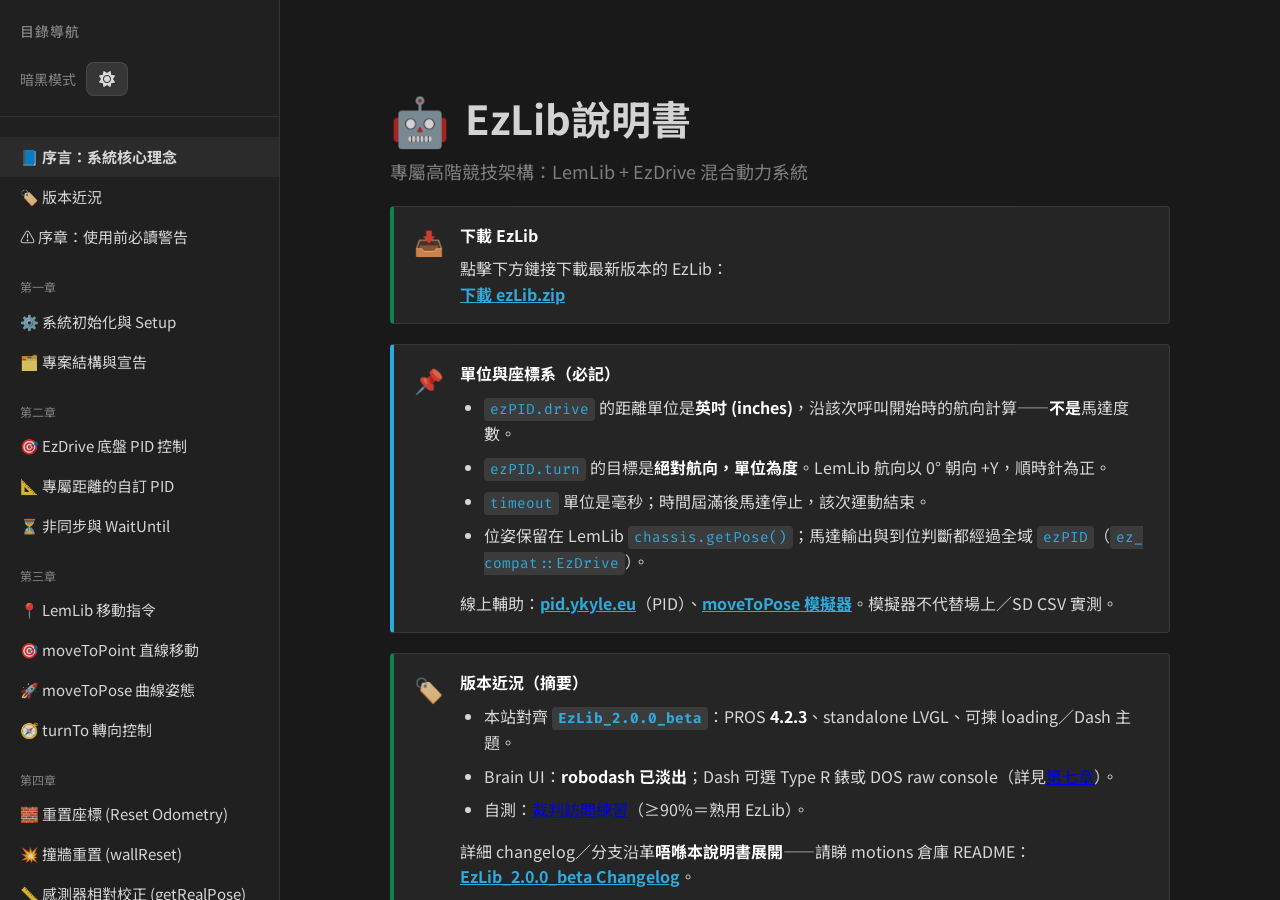
==== index.html @ b769a96a "Align docs with PROS 4.2.3 and selectable Dash themes. Co-authored-by: Cursor <cursoragent@cursor.co" ====
<!DOCTYPE html>
<html lang="zh-HK">
<head>
    <meta charset="UTF-8">
    <meta name="viewport" content="width=device-width, initial-scale=1.0">
    <title>EzLib說明書</title>
    <link rel="preconnect" href="https://fonts.googleapis.com">
    <link rel="preconnect" href="https://fonts.gstatic.com" crossorigin>
    <link href="https://fonts.googleapis.com/css2?family=Fira+Code:wght@400;500;700&family=Noto+Sans+HK:wght@400;500;700;900&display=swap" rel="stylesheet">
    <link rel="stylesheet" href="https://cdnjs.cloudflare.com/ajax/libs/font-awesome/6.4.0/css/all.min.css">
    <link rel="stylesheet" href="style.css">
</head>
<body>

    <!-- Mobile Header (重新設計排版，防止 Icon 重疊) -->
    <header class="mobile-header">
        <div class="header-left-group">
            <button id="mobile-menu-btn" class="mobile-menu-btn" title="選單">
                <i class="fas fa-bars"></i>
            </button>
            <div class="header-title">
                <span class="page-icon" style="font-size: 20px;">🤖</span>
                <span class="header-text">EzLib說明書</span>
            </div>
        </div>
    </header>

    <!-- Sidebar Navigation -->
    <nav class="sidebar">
        <div class="sidebar-header">目錄導航</div>
        <div class="sidebar-theme-toggle">
            <span class="theme-label">暗黑模式</span>
            <button id="theme-toggle" class="theme-toggle-btn" title="切換暗黑模式">
                <i class="fas fa-moon"></i>
            </button>
        </div>
        
        <div class="nav-group">
            <a href="#intro" class="nav-link">📘 序言：系統核心理念</a>
            <a href="#version-notes" class="nav-link">🏷️ 版本近況</a>
            <a href="#preface" class="nav-link">⚠️ 序章：使用前必讀警告</a>
        </div>
        
        <div class="nav-group">
            <div style="padding: 0 20px; font-size: 12px; color: var(--text-muted); margin-bottom: 5px;">第一章</div>
            <a href="#ch1-setup" class="nav-link">⚙️ 系統初始化與 Setup</a>
            <a href="#ch1-structure" class="nav-link">🗂️ 專案結構與宣告</a>
        </div>

        <div class="nav-group">
            <div style="padding: 0 20px; font-size: 12px; color: var(--text-muted); margin-bottom: 5px;">第二章</div>
            <a href="#ch2-ezdrive" class="nav-link">🎯 EzDrive 底盤 PID 控制</a>
            <a href="#ch2-inline-pid" class="nav-link">📐 專屬距離的自訂 PID</a>
            <a href="#ch2-slew-exit" class="nav-link">⏳ 非同步與 WaitUntil</a>
        </div>

        <div class="nav-group">
            <div style="padding: 0 20px; font-size: 12px; color: var(--text-muted); margin-bottom: 5px;">第三章</div>
            <a href="#ch3-lemlib" class="nav-link">📍 LemLib 移動指令</a>
            <a href="#ch3-movetopoint" class="nav-link">🎯 moveToPoint 直線移動</a>
            <a href="#ch3-movetopose" class="nav-link">🚀 moveToPose 曲線姿態</a>
            <a href="#ch3-turnto" class="nav-link">🧭 turnTo 轉向控制</a>
        </div>

        <div class="nav-group">
            <div style="padding: 0 20px; font-size: 12px; color: var(--text-muted); margin-bottom: 5px;">第四章</div>
            <a href="#ch4-reset" class="nav-link">🧱 重置座標 (Reset Odometry)</a>
            <a href="#ch4-wallreset" class="nav-link">💥 撞牆重置 (wallReset)</a>
            <a href="#ch4-getrealpose" class="nav-link">📏 感測器相對校正 (getRealPose)</a>
        </div>

        <div class="nav-group">
            <div style="padding: 0 20px; font-size: 12px; color: var(--text-muted); margin-bottom: 5px;">第五章</div>
            <a href="#ch5-fsm" class="nav-link">🔄 狀態機 (FSM) 與防卡死</a>
        </div>

        <div class="nav-group">
            <div style="padding: 0 20px; font-size: 12px; color: var(--text-muted); margin-bottom: 5px;">第六章</div>
            <a href="#ch6-examples" class="nav-link">📖 實戰 Auto 寫法範例</a>
            <a href="#ch6-workflow" class="nav-link">🧭 由推機到寫 Auton</a>
            <a href="#ch6-auto-init" class="nav-link">🛑 1. 為何放棄自動對位？</a>
            <a href="#ch6-skills" class="nav-link">🔥 2. Skills 完美混合連招</a>
            <a href="#ch6-opcontrol" class="nav-link">🎮 3. 極度乾淨的 Opcontrol</a>
        </div>

        <div class="nav-group">
            <div style="padding: 0 20px; font-size: 12px; color: var(--text-muted); margin-bottom: 5px;">第七章</div>
            <a href="#ch7-debug" class="nav-link">🛠️ 遙測與手制快捷鍵</a>
            <a href="#ch7-dash" class="nav-link">🖥️ Brain Dash 主題</a>
            <a href="#ch7-tuner" class="nav-link">🎛️ PID 調校器</a>
            <a href="#ch7-sd" class="nav-link">💾 SD 卡 CSV</a>
            <a href="#ch7-monitor" class="nav-link">📱 Controller monitor</a>
            <a href="#ch7-lvgl" class="nav-link">🖼️ standalone LVGL</a>
        </div>

        <div class="nav-group">
            <div style="padding: 0 20px; font-size: 12px; color: var(--text-muted); margin-bottom: 5px;">第八章</div>
            <a href="#ch8-quiz" class="nav-link">🎤 裁判訪問練習</a>
        </div>
    </nav>

    <!-- Main Content -->
    <main class="content-container" id="scroll-area">
        <div class="page-cover"></div>
        
        <div class="page-content">
            <!-- Intro -->
            <section id="intro">
                <h1 class="page-title"><span class="page-icon">🤖</span>EzLib說明書</h1>
                <p style="color: var(--text-muted); font-size: 18px; margin-top: -10px; margin-bottom: 20px;">專屬高階競技架構：LemLib + EzDrive 混合動力系統</p>
                
                <div class="callout success">
                    <div class="callout-icon">📥</div>
                    <div class="callout-content">
                        <h4>下載 EzLib</h4>
                        <p>點擊下方鏈接下載最新版本的 EzLib：<br>
                        <a href="https://gofile.io/d/ltHiTh" target="_blank" style="color: var(--accent-blue); font-weight: 700;">下載 ezLib.zip</a></p>
                        </div>
                </div>

                <div class="callout info">
                    <div class="callout-icon">📌</div>
                    <div class="callout-content">
                        <h4>單位與座標系（必記）</h4>
                        <ul>
                            <li><code>ezPID.drive</code> 的距離單位是<strong>英吋 (inches)</strong>，沿該次呼叫開始時的航向計算——<strong>不是</strong>馬達度數。</li>
                            <li><code>ezPID.turn</code> 的目標是<strong>絕對航向，單位為度</strong>。LemLib 航向以 0° 朝向 +Y，順時針為正。</li>
                            <li><code>timeout</code> 單位是毫秒；時間屆滿後馬達停止，該次運動結束。</li>
                            <li>位姿保留在 LemLib <code>chassis.getPose()</code>；馬達輸出與到位判斷都經過全域 <code>ezPID</code>（<code>ez_compat::EzDrive</code>）。</li>
                        </ul>
                        <p>線上輔助：<a href="https://pid.ykyle.eu" target="_blank" style="color: var(--accent-blue); font-weight: 700;">pid.ykyle.eu</a>（PID）、<a href="https://vex.ykyle.eu/moveToPose" target="_blank" style="color: var(--accent-blue); font-weight: 700;">moveToPose 模擬器</a>。模擬器不代替場上／SD CSV 實測。</p>
                    </div>
                </div>

                <div class="callout success" id="version-notes">
                    <div class="callout-icon">🏷️</div>
                    <div class="callout-content">
                        <h4>版本近況（摘要）</h4>
                        <ul>
                            <li>本站對齊 <strong><code>EzLib_2.0.0_beta</code></strong>：PROS <strong>4.2.3</strong>、standalone LVGL、可揀 loading／Dash 主題。</li>
                            <li>Brain UI：<strong>robodash 已淡出</strong>；Dash 可選 Type R 錶或 DOS raw console（詳見<a href="#ch7-dash">第七章</a>）。</li>
                            <li>自測：<a href="#ch8-quiz">裁判訪問練習</a>（≥90%＝熟用 EzLib）。</li>
                        </ul>
                        <p>詳細 changelog／分支沿革<strong>唔喺本說明書展開</strong>——請睇 motions 倉庫 README：<a href="https://github.com/bigbigshop/EzLib-EzDrive-motions/blob/EzLib_2.0.0_beta/README.md#changelog" target="_blank" style="color: var(--accent-blue); font-weight: 700;">EzLib_2.0.0_beta Changelog</a>。</p>
                    </div>
                </div>
                
                <!-- Preface: Warning Section -->
            <section id="preface">
                <h1 class="page-title"><span class="page-icon">⚠️</span>使用前必讀：重要警告</h1>
                <p style="color: var(--text-muted); font-size: 18px; margin-top: -10px; margin-bottom: 20px;">在使用 EzLib 之前，請務必仔細閱讀以下內容</p>
                
                <div class="callout warning">
                    <div class="callout-icon">⚠️</div>
                    <div class="callout-content">
                        <h4>⚠️ 重要警告</h4>
                        <p>本章內容包含<strong>強烈建議</strong>遵守的關鍵注意事項。跳過本章可能導致嚴重後果。</p>
                    </div>
                </div>
                
                <div class="callout danger">
                    <div class="callout-icon">💀</div>
                    <div class="callout-content">
                        <h4>請先理解再使用，否則必被 G4</h4>
                        <p>在使用本套 EzLib 架構之前，你<strong>必須</strong>徹底理解以下核心概念：</p>
                        <ul>
                            <li><strong>LemLib 的 Odometry 原理與限制</strong>：為什麼它會產生累積誤差？</li>
                            <li><strong>EzDrive 的 PID 控制邏輯</strong>：為何需要短距離精準控制（以英吋為單位）？</li>
                            <li><strong>座標重置的時機與方法</strong>：何時需要 <code>wallReset</code>／<code>getRealPose</code>？</li>
                            <li><strong>混合式架構的設計哲學</strong>：為何不能全程依賴單一方案？</li>
                        </ul>
                        <p>如果你<strong>沒有仔細閱讀並理解</strong>本說明書的內容，就直接使用本套系統，我<strong>強烈預期</strong>你會在比賽中被 G4。這不是威脅，而是對你跳過理解步驟的必然結果。</p>
                        <p><strong>理解 → 懂原理 → 再使用</strong>。這是你避免被 G4 的唯一途徑。</p>
                    </div>
                </div>
                
                <div style="text-align: center; margin: 30px 0;">
                    <img src="G4.jpg" alt="G4 Warning" style="max-width: 100%; height: auto; border-radius: 8px; box-shadow: 0 4px 12px rgba(0,0,0,0.3);">
                </div>
                
                <div class="callout success">
                    <div class="callout-icon">📝</div>
                    <div class="callout-content">
                        <h4>學習路徑建議</h4>
                        <p>建議按照以下順序學習：</p>
                        <ol>
                            <li>先理解系統核心理念（本章）</li>
                            <li>仔細閱讀系統初始化與 Setup 章節</li>
                            <li>掌握底盤 PID 控制原理（英吋／絕對航向）</li>
                            <li>學習 LemLib 移動指令（bind 後共用 ezPID）</li>
                            <li>實際應用於 Auto 編寫，並搞清楚 Brain UI（standalone LVGL／Type R Dash）</li>
                            <li>用<a href="#ch8-quiz">裁判訪問練習</a>自測（≥90%＝熟用 EzLib）</li>
                        </ol>
                        <p>跳過任何步驟都可能導致你在比賽中失敗。</p>
                    </div>
                </div>
            </section>
                
                <div class="callout danger">
                    <div class="callout-icon">🚨</div>
                    <div class="callout-content">
                        <h4>為什麼不能全程依賴 LemLib？</h4>
                        <p>LemLib 的 Odometry (里程計) 非常強大，但<strong>絕對不能全程單靠它跑完 15/60 秒的 Auto</strong>。在實際比賽中，底盤碰撞、輪胎打滑、重心轉移，都會產生<strong>累積誤差 (Accumulated Error)</strong>。如果全程只信賴開局的 (0,0) 座標，到了中後段必定會出現嚴重的座標偏移 (Drift)。</p>
                    </div>
                </div>

                <p>因此，本套系統採用了<strong>混合式架構</strong>：我們利用 LemLib 來處理複雜的曲線／長距追蹤 (<code>moveToPose</code> 等)，同時必須結合我們自訂的 <strong>EzDrive (<code>ezPID</code>)</strong> 來執行極高精度的短距離直線／轉向 PID，並在關鍵時刻強制執行<strong>座標重置</strong>（<code>wallReset</code>／<code>getRealPose</code>）。只有這樣，才能確保 Auto 百發百中。</p>
            </section>

            <div class="section-divider"></div>

            <!-- Chapter 1 -->
            <h2 id="ch1-setup">第一章：系統初始化與 Setup</h2>
            
            <p>在 <code>main.cpp</code> 的 <code>initialize()</code> 函數中，我們必須一次過設定好 LemLib、EzDrive 以及背景任務。這決定了整部機器人的物理反應基準。</p>

            <div class="callout info">
                <div class="callout-icon">📘</div>
                <div class="callout-content">
                    <h4>LemLib Chassis 設定注意事項</h4>
                    <p>關於 LemLib <code>chassis</code> 基礎硬件設定（例如 Drivetrain、Sensors、PID 參數宣告），請直接參閱 <a href="https://lemlib.readthedocs.io/" target="_blank" style="color: var(--accent-blue);">LemLib 官方說明手冊</a>。本說明書將專注於實戰的進階邏輯與 EzDrive 自訂底盤的整合應用。</p>
                    <p><strong>重要：</strong><code>EzDrive</code> 建構式會呼叫 <code>chassis.bindEzDrive(this)</code>。因此 <code>moveToPoint</code>、<code>moveToPose</code>、<code>turnToHeading</code>、<code>turnToPoint</code>、<code>swingToHeading</code>、<code>swingToPoint</code> <strong>共用</strong> <code>ezPID</code> 的 drive／turn PID——不必另調一套 LemLib angular gains。建構時留下的 LemLib <code>ControllerSettings</code> 在 bind 之後僅屬建構 API，實際出力走 <code>ezPID</code>。</p>
                </div>
            </div>

            <div class="code-block-wrapper">
                <div class="code-header">📁 main.cpp -> initialize()</div>
                <div class="code-block">
<span class="c-kw">void</span> <span class="c-fn">initialize</span>() {
    <span class="c-co">// --- 1. LemLib 初始化 ---</span>
    chassis.<span class="c-fn">calibrate</span>(); <span class="c-co">// 必須執行，校準 IMU 與 Tracking Wheels</span>

    <span class="c-co">// --- 2. EzDrive 參數設定（距離單位：英吋） ---</span>
    ezPID.<span class="c-fn">set_x_drive</span>(<span class="c-kw">false</span>);

    <span class="c-co">// [直行 PID] P:推力, I:微調積分, D:煞車防震, startI:積分啟動閾值</span>
    ezPID.<span class="c-fn">set_drive_constants</span>(<span class="c-st">8.25</span>, <span class="c-st">0</span>, <span class="c-st">42</span>, <span class="c-st">0</span>);

    <span class="c-co">// [直行鎖向 PID] 只服務 ezPID.drive() 直線；不用於 moveToPose 角向</span>
    ezPID.<span class="c-fn">set_heading_constants</span>(<span class="c-st">4</span>, <span class="c-st">0</span>, <span class="c-st">10</span>, <span class="c-st">0</span>);

    <span class="c-co">// [轉向 PID] 控制原地旋轉；亦供 bind 後的 LemLib turn／curve 角向</span>
    ezPID.<span class="c-fn">set_turn_constants</span>(<span class="c-st">4.1</span>, <span class="c-st">0</span>, <span class="c-st">30</span>, <span class="c-st">15</span>);

    <span class="c-co">// Slew：數值愈小起動愈溫和。turn_slew &gt;= 250 時轉向不限斜率</span>
    ezPID.<span class="c-fn">set_drive_slew</span>(<span class="c-st">12</span>);
    ezPID.<span class="c-fn">set_turn_slew</span>(<span class="c-st">255</span>);

    <span class="c-co">// 退出條件: (小誤差, 小誤差時間ms, 大誤差, 大誤差時間ms, vel_t)</span>
    <span class="c-co">// drive 誤差單位：英吋；turn 誤差單位：度</span>
    ezPID.<span class="c-fn">set_drive_exit_conditions</span>(<span class="c-st">0.5</span>, <span class="c-st">100</span>, <span class="c-st">2</span>, <span class="c-st">500</span>, <span class="c-st">0</span>);
    ezPID.<span class="c-fn">set_turn_exit_conditions</span>(<span class="c-st">1</span>, <span class="c-st">100</span>, <span class="c-st">3</span>, <span class="c-st">250</span>, <span class="c-st">0</span>);

    ezPID.<span class="c-fn">set_drive_velocity_threshold</span>(<span class="c-st">0.10</span>);
    ezPID.<span class="c-fn">set_turn_velocity_threshold</span>(<span class="c-st">0.25</span>);
    ezPID.<span class="c-fn">set_heading_velocity_threshold</span>(<span class="c-st">0.25</span>);

    <span class="c-co">// --- 3. PID 調校器（Brain + 手掣；場控接上會自動 teardown） ---</span>
    pidTuner.<span class="c-fn">start</span>();
}
                </div>
            </div>

            <div class="callout success">
                <div class="callout-icon">💡</div>
                <div class="callout-content">
                    <h4>startI 與到位判斷</h4>
                    <p><code>startI</code>：只有 <code>|error|</code> 小於此值且 <code>startI != 0</code> 才積分；誤差變號時積分清零。</p>
                    <p>到位條件：誤差在 small／big 區間維持夠久，且 <code>|derivative| &lt;= velocity_threshold</code>（見上方 exit／vel 設定）。</p>
                    <p><code>ezPID.turn</code> 與 <code>chassis.turnToHeading</code> 在 bind 後<strong>PID 相同</strong>，但 motion 邏輯略有差異（direction／minSpeed／earlyExit 等）。日常 auton 用 <code>ezPID.turn</code> 即可。</p>
                </div>
            </div>

            <h3 id="ch1-structure" style="margin-top: 30px;">專案結構與宣告慣例</h3>
            <p><code>main.h</code> 引入 <code>lemlib/api.hpp</code> 與 <code>ezlib/ez_compat.hpp</code>。<code>chassis</code>、<code>ezPID</code> 與 <code>pidTuner</code> 在 <code>src/main.cpp</code> 建立。庫碼與 user 碼分開；宣告遵守 <code>extern</code>（大物件）與 <code>inline</code>（小硬體）慣例。</p>

            <table class="notion-table">
                <tr><th>路徑</th><th>內容</th></tr>
                <tr><td><code>src/main.cpp</code></td><td>底盤馬達／IMU／tracking／<code>chassis</code>／<code>ezPID</code>／<code>pidTuner</code> 定義；<code>auton_select::init</code></td></tr>
                <tr><td><code>include/customs/</code> + <code>src/customs/</code></td><td><strong>User 側</strong>（自己改／寫）：<code>objDeclare</code>、<code>autons</code>、<code>controls</code>、<code>fsm</code>、<code>dash_config</code></td></tr>
                <tr><td><code>include/customs/dash_config.hpp</code></td><td><strong>改這裡</strong>設定 Dash 的 DRV／MCH 溫度對應哪粒馬達</td></tr>
                <tr><td><code>include/ezlib/</code> + <code>src/ezlib/</code></td><td><strong>庫內</strong>（一般不用改）：<code>ez_compat</code>、<code>pid_tuner</code>、<code>relocate</code>、<code>telem_dash</code>、<code>monitor</code>、<code>auton_select</code>、<code>sd_log</code>、<code>boot_log</code>、<code>ui_pages</code></td></tr>
                <tr><td><code>include/ez_compat/</code></td><td><code>pid.hpp</code>、<code>motion_math.hpp</code>（LemLib motions 共用數學；路徑維持 <code>ez_compat/...</code>）</td></tr>
                <tr><td><code>src/assets/robot01.c</code> … <code>robot10.c</code></td><td>LVGL C array 動畫幀（flash）</td></tr>
                <tr><td><code>firmware/liblvgl.a</code></td><td>預編譯 <strong>standalone</strong> LVGL（beta：hardfp + <code>LV_MEM_CUSTOM</code>；<strong>唔再經 robodash</strong>）</td></tr>
            </table>
            <p>Include 例：<code>#include "ezlib/ez_compat.hpp"</code>、<code>#include "ezlib/telem_dash.hpp"</code>、<code>#include "customs/dash_config.hpp"</code>。</p>
            <div class="callout warning">
                <div class="callout-icon">🧯</div>
                <div class="callout-content">
                    <h4>robodash 已淡出</h4>
                    <p>現行 beta 用 <strong>standalone LVGL</strong>（Dash 主題／PID／Anim）。唔好再寫 <code>rd::Console</code>／<code>rd::Selector</code>；auton 用 headless <code>auton_select</code>。版本摘要見<a href="#version-notes">序言</a>。</p>
                </div>
            </div>

            <div class="code-block-wrapper">
                <div class="code-header">📁 objDeclare.hpp / main.cpp（摘要）</div>
                <div class="code-block">
<span class="c-co">// include/customs/objDeclare.hpp</span>
<span class="c-kw">extern</span> lemlib::Chassis chassis;
<span class="c-kw">extern</span> ez_compat::EzDrive ezPID;
<span class="c-kw">extern</span> ez_compat::PidTuner pidTuner;
<span class="c-co">// Auton 用 auton_select（headless）— 無 rd::Selector</span>
<span class="c-kw">extern</span> pros::Controller controller;
<span class="c-kw">extern</span> pros::MotorGroup leftMotors;
<span class="c-kw">extern</span> pros::MotorGroup rightMotors;
<span class="c-kw">extern</span> pros::Imu imu;
<span class="c-kw">extern</span> <span class="c-kw">const</span> lv_img_dsc_t robot01; <span class="c-co">// … robot10</span>

<span class="c-kw">inline</span> pros::Distance dist_front(<span class="c-st">6</span>);
<span class="c-kw">inline</span> pros::Distance dist_back(<span class="c-st">21</span>);
<span class="c-kw">inline</span> pros::Distance dist_left(<span class="c-st">3</span>);
<span class="c-kw">inline</span> pros::Distance dist_right(<span class="c-st">9</span>);

<span class="c-kw">inline</span> pros::Motor left_intake(<span class="c-st">20</span>);
<span class="c-kw">inline</span> pros::Motor right_intake(-<span class="c-st">17</span>);
<span class="c-kw">inline</span> pros::Motor low_roller(<span class="c-st">18</span>);
<span class="c-kw">inline</span> pros::Motor high_roller(<span class="c-st">19</span>);
<span class="c-kw">inline</span> pros::MotorGroup intake_motors({<span class="c-st">20</span>, -<span class="c-st">17</span>});

<span class="c-kw">inline</span> pros::adi::Pneumatics arm(<span class="c-st">'A'</span>, <span class="c-kw">false</span>);
<span class="c-kw">inline</span> pros::adi::Pneumatics cover(<span class="c-st">'D'</span>, <span class="c-kw">false</span>);
<span class="c-kw">inline</span> pros::adi::Pneumatics hook(<span class="c-st">'B'</span>, <span class="c-kw">false</span>);
<span class="c-kw">inline</span> pros::adi::Pneumatics matchload(<span class="c-st">'C'</span>, <span class="c-kw">false</span>);

<span class="c-co">// src/main.cpp（定義底盤側）</span>
pros::MotorGroup rightMotors({<span class="c-st">11</span>, <span class="c-st">12</span>, <span class="c-st">13</span>}, pros::MotorGearset::blue);
pros::MotorGroup leftMotors({-<span class="c-st">14</span>, -<span class="c-st">15</span>, -<span class="c-st">16</span>}, pros::MotorGearset::blue);
pros::Imu imu(<span class="c-st">5</span>);
<span class="c-co">// … TrackingWheel / Drivetrain / Chassis …</span>
ez_compat::EzDrive ezPID(chassis, drivetrain);
ez_compat::PidTuner pidTuner(ezPID);
                </div>
            </div>

            <div class="callout info">
                <div class="callout-icon">🌡️</div>
                <div class="callout-content">
                    <h4>Dash 溫度：<code>dash_config.hpp</code>（必改檔）</h4>
                    <p>Brain Dash 的 <strong>DRV</strong>／<strong>MCH</strong> 兩行溫度<strong>只</strong>由 <code>include/customs/dash_config.hpp</code> 決定——不用改 <code>ezlib/telem_dash.cpp</code>。</p>
                    <ul>
                        <li><strong>DRV</strong>：<code>format_drive_temps</code> — 左 LF/LM/LB｜右 RF/RM/RB（<code>leftMotors</code>／<code>rightMotors</code>）</li>
                        <li><strong>MCH</strong>：<code>format_mech_temps</code> — L_intake／R_intake｜low／high roller</li>
                    </ul>
                    <p>MotorGroup 用 <code>get_temperature(index)</code>：<code>index</code> = 在 <code>main.cpp</code> list <strong>裡面次序</strong>（0、1、2…），<strong>不是</strong> smart-port 號。例：<code>leftMotors({-14, -15, -16})</code> → index <code>0</code>=port 14。獨立 <code>pros::Motor</code> 用 <code>motor.get_temperature()</code>。</p>
                </div>
            </div>

            <div class="callout warning">
                <div class="callout-icon">⚠️</div>
                <div class="callout-content">
                    <h4>馬達／氣動注意</h4>
                    <p>負 port = 反轉（例 <code>-14</code>）。<strong>禁止</strong>對同一 port 再宣告一份 <code>pros::Motor(...)</code>——會與 <code>MotorGroup</code> 搶 reverse／encoder，導致 <code>ezPID.drive</code> 異常。Intake 用獨立馬達；底盤只用 <code>leftMotors</code>／<code>rightMotors</code>。</p>
                    <p>氣動：<code>pros::adi::Pneumatics(port, start_extended)</code>，第二參數 <code>false</code> = 開機收回。手制 <code>pneumaticsBtn()</code>（<code>controls.cpp</code>）——<strong>僅在 tuner 關閉時</strong>呼叫（避免同 X／A 衝突）。常用：X＝arm／hook 序列、A＝<code>hook.toggle()</code>、Y＝<code>matchload.toggle()</code>。</p>
                </div>
            </div>

            <div class="section-divider"></div>

            <!-- Chapter 2 -->
            <h2 id="ch2-ezdrive">第二章：EzDrive 底盤 PID 控制</h2>
            
            <p>在 Auto 階段，EzDrive（全域 <code>ezPID</code>）負責執行最高精度的點對點移動與轉向。距離以<strong>英吋</strong>計，轉向以<strong>絕對航向（度）</strong>計。</p>

            <div class="code-block-wrapper">
                <div class="code-header">📁 API 簽名</div>
                <div class="code-block">
<span class="c-kw">void</span> <span class="c-fn">drive</span>(<span class="c-ty">double</span> distance_inches, <span class="c-ty">int</span> max_speed, <span class="c-ty">int</span> timeout = <span class="c-st">1500</span>, <span class="c-ty">bool</span> async = <span class="c-kw">false</span>);
<span class="c-kw">void</span> <span class="c-fn">turn</span>(<span class="c-ty">double</span> angle, <span class="c-ty">int</span> max_speed, <span class="c-ty">int</span> timeout = <span class="c-st">1500</span>, <span class="c-ty">bool</span> async = <span class="c-kw">false</span>); <span class="c-co">// 絕對航向 °</span>
                </div>
            </div>

            <div class="code-block-wrapper">
                <div class="code-block">
ezPID.<span class="c-fn">drive</span>(<span class="c-st">24</span>, <span class="c-st">100</span>, <span class="c-st">2000</span>);
ezPID.<span class="c-fn">drive</span>(-<span class="c-st">12</span>, <span class="c-st">90</span>, <span class="c-st">1800</span>);
ezPID.<span class="c-fn">turn</span>(<span class="c-st">90</span>, <span class="c-st">100</span>, <span class="c-st">1500</span>);
ezPID.<span class="c-fn">turn</span>(<span class="c-st">0</span>, <span class="c-st">90</span>, <span class="c-st">1500</span>);
                </div>
            </div>

            <div class="callout warning">
                <div class="callout-icon">⚠️</div>
                <div class="callout-content">
                    <h4>Auton 距離注意</h4>
                    <p>部分舊路線目標仍可能是編碼器度數風格的大數字。新路線請一律用<strong>英吋／度</strong>。量度前勿把舊大數字當英吋讀。</p>
                </div>
            </div>

            <h3 id="ch2-inline-pid">絕對準則：每一段距離都有最佳的 PID 數值</h3>
            
            <div class="callout warning">
                <div class="callout-icon">⚠️</div>
                <div class="callout-content">
                    <h4>不能一條數用到尾</h4>
                    <p>很多新手會犯一個嚴重錯誤：設定好一組 <code>kp, ki, kd</code> 後，就期望它能完美推動車子行 5 吋，又能完美行 50 吋。<strong>這在物理上是不可能的。</strong> 理論上，推動長距離需要更大的煞車力 (kd) 來抵消龐大的慣性；而短距離微調則需要更敏銳的比例推力 (kp)。</p>
                </div>
            </div>

            <p>因此，我們的 <code>ezPID.drive</code>／<code>turn</code> 支援 <strong>Inline PID（單次增益覆寫）</strong>。結束後恢復全域值；<code>startI</code> 不變。針對特定距離，可傳入專屬的 <code>{.p, .i, .d}</code>。</p>
            
            <div class="callout info">
                <div class="callout-icon">💡</div>
                <div class="callout-content">
                    <h4>PID 模擬器</h4>
                    <p>調增益前先建立直覺，請用：<br>
                    <a href="https://pid.ykyle.eu" target="_blank" style="color: var(--accent-blue); font-weight: 700;">pid.ykyle.eu — PID 模擬器</a></p>
                    <p>可調 P／I／D、睇 overshoot，再上機用 Brain／controller <strong>PID tuner</strong> + <code>/usd/pid_tune_log.csv</code>。模擬器不代替場上實測。</p>
                </div>
            </div>

            <div class="code-block-wrapper">
                <div class="code-block">
<span class="c-co">// 語法: drive(英吋, 最高速度, 逾時ms, PIDGains, 是否非同步)</span>

<span class="c-co">// 1. 使用預設的 Global PID</span>
ezPID.<span class="c-fn">turn</span>(<span class="c-st">90</span>, <span class="c-st">90</span>, <span class="c-st">1500</span>, <span class="c-kw">true</span>);

<span class="c-co">// 2. 單次覆寫增益（結束後恢復；startI 不變）</span>
ezPID.<span class="c-fn">drive</span>(<span class="c-st">12</span>, <span class="c-st">90</span>, <span class="c-st">1800</span>, {.<span class="c-vr">p</span> = <span class="c-st">8.25</span>, .<span class="c-vr">i</span> = <span class="c-st">0</span>, .<span class="c-vr">d</span> = <span class="c-st">42</span>}, <span class="c-kw">false</span>);
ezPID.<span class="c-fn">turn</span>(<span class="c-st">90</span>, <span class="c-st">90</span>, <span class="c-st">1500</span>, {.<span class="c-vr">p</span> = <span class="c-st">4.1</span>, .<span class="c-vr">i</span> = <span class="c-st">0</span>, .<span class="c-vr">d</span> = <span class="c-st">30</span>}, <span class="c-kw">false</span>);
                </div>
            </div>

            <h3 id="ch2-slew-exit" style="margin-top: 30px;">⏳ 非同步／同步控制與 WaitUntil</h3>
            <p>在 <code>drive</code> 或 <code>turn</code> 的最後一個參數設為 <code>true</code> 即可開啟<strong>非同步模式 (Async)</strong>，讓程式可以立刻執行下一行（例如提早啟動 Intake）。同一時間只有一個運動佔用底盤；<code>pidTuner</code> 開啟或 <code>ezPID.is_busy()</code> 時 arcade 會關閉。</p>
            
            <div class="callout danger">
                <div class="callout-icon">⚠️</div>
                <div class="callout-content">
                    <h4>重要：必須等待完成 (waitUntilDone)</h4>
                    <p>配合 <code>ezPID.waitUntil(inches)</code> 觸發半途動作後，<strong>必須添加 <code>ezPID.waitUntilDone()</code></strong>。這能確保移動完全結束後才執行下一個底盤指令，否則新舊動作會嚴重衝突。</p>
                    <p><code>ezPID.waitUntilDone()</code> 在 <code>motions_pending == 0</code> 且 <code>!chassis.isInMotion()</code> 時返回，或安全時限後 <code>cancel_movement()</code>。長底盤運動請用 <code>chassis.waitUntilDone()</code>。</p>
                </div>
            </div>

            <div class="code-block-wrapper">
                <div class="code-block">
<span class="c-co">// 例子：向前行 24 吋，去到一半 (12 吋) 提早開 Intake</span>
ezPID.<span class="c-fn">drive</span>(<span class="c-st">24</span>, <span class="c-st">80</span>, <span class="c-st">2500</span>, <span class="c-kw">true</span>);
ezPID.<span class="c-fn">waitUntil</span>(<span class="c-st">12</span>);
intake_motors.<span class="c-fn">move</span>(<span class="c-st">127</span>);
ezPID.<span class="c-fn">waitUntilDone</span>();
                </div>
            </div>

            <p><strong>參數詳解：</strong></p>
            <ul>
                <li><code>distance_inches</code>：直行目標距離（英吋，可為負）。</li>
                <li><code>angle</code>：轉向目標<strong>絕對航向</strong>（度）。</li>
                <li><code>max_speed</code>：最高速度 (0–127)。</li>
                <li><code>timeout</code>：強制退出時間 (毫秒)。安全網，防止死等。</li>
                <li><code>gains</code>：可選 <code>{.p, .i, .d}</code> 單次覆寫。</li>
                <li><code>async</code>：設為 <code>true</code> 時底盤在背景移動，程式立刻往下執行。</li>
            </ul>

            <div class="section-divider"></div>

            <!-- Chapter 3 -->
            <h2 id="ch3-lemlib">第三章：LemLib 移動指令</h2>
            <p>對於長距離、跨越半個場地、或者需要畫出優雅曲線的動作，我們交給 LemLib 處理。<code>async</code> 預設為 <strong>true</strong>；要阻塞可傳 <code>false</code> 或之後呼叫 <code>waitUntilDone()</code>。</p>

            <div class="callout info">
                <div class="callout-icon">🔗</div>
                <div class="callout-content">
                    <h4>bind 後共用 ezPID</h4>
                    <p>綁定 EzDrive 之後，下表所列運動的 drive／turn PID 都走 <code>ezPID</code>。你調好的 <code>set_drive_constants</code>／<code>set_turn_constants</code> 會同時影響 LemLib 曲線與 <code>ezPID.drive</code>／<code>turn</code>。</p>
                </div>
            </div>

            <table class="notion-table">
                <tr><th>呼叫</th><th>PID（bind 後）</th><th>備註</th></tr>
                <tr><td><code>turnToHeading</code>／<code>turnToPoint</code></td><td>turn</td><td>可設 direction／minSpeed／earlyExit</td></tr>
                <tr><td><code>swingTo*</code></td><td>turn + swing_power</td><td>鎖定一側</td></tr>
                <tr><td><code>moveToPoint</code></td><td>drive + turn</td><td>＜7.5in 時角向輸出降為 0</td></tr>
                <tr><td><code>moveToPose</code></td><td>drive + turn + lead</td><td>無獨立 ezPID API 對等</td></tr>
            </table>

            <h3 id="ch3-movetopoint">1. moveToPoint (點對點直線移動)</h3>
            <p>最基礎的移動方式。車子會計算自身位置與目標點的直線距離，並驅動底盤前往。<strong>注意：它不會管你到達時車頭指著哪裡。</strong></p>

            <div class="code-block-wrapper">
                <div class="code-block">
<span class="c-co">// 基礎寫法：chassis.moveToPoint(x, y, timeout);</span>
chassis.<span class="c-fn">moveToPoint</span>(<span class="c-st">0</span>, <span class="c-st">24</span>, <span class="c-st">2500</span>, {}, <span class="c-kw">false</span>);

<span class="c-co">// 進階寫法：加入參數 (Params)</span>
chassis.<span class="c-fn">moveToPoint</span>(<span class="c-st">24</span>, <span class="c-st">48</span>, <span class="c-st">2000</span>, {
    .<span class="c-vr">forwards</span> = <span class="c-kw">false</span>,  <span class="c-co">// 車尾向前駛過去 (預設 true)</span>
    .<span class="c-vr">maxSpeed</span> = <span class="c-st">90</span>     <span class="c-co">// 限制最高速度 (0-127)</span>
});
                </div>
            </div>

            <h3 id="ch3-movetopose" style="margin-top: 30px;">2. moveToPose (曲線姿態移動)</h3>
            <p>指令要求車子到達 <code>(x, y)</code> 時，車頭必須精確指著 <code>theta</code> 角度。角向使用 turn PID（不是 heading hold PID）。</p>
            
            <div class="callout info">
                <div class="callout-icon">💻</div>
                <div class="callout-content">
                    <h4>互動式模擬器</h4>
                    <p>建議先使用 <a href="https://vex.ykyle.eu/moveToPose" target="_blank" style="color: var(--accent-blue); font-weight: 700;">moveToPose 模擬器</a> 練習參數調整，理解不同參數對機器人路徑的影響。</p>
                </div>
            </div>

            <div class="code-block-wrapper">
                <div class="code-block">
<span class="c-co">// 移至 (24, 24) 且最終車頭朝向 90 度</span>
chassis.<span class="c-fn">moveToPose</span>(<span class="c-st">24</span>, <span class="c-st">24</span>, <span class="c-st">90</span>, <span class="c-st">3000</span>, {
    .<span class="c-vr">lead</span> = <span class="c-st">0.4</span>,
    .<span class="c-vr">maxSpeed</span> = <span class="c-st">100</span>
}, <span class="c-kw">false</span>);
                </div>
            </div>

            <h4 style="color: var(--text-bold); margin-top: 20px; margin-bottom: 10px;">常用參數詳解</h4>
            <table class="notion-table">
                <tr><th>參數 (Parameter)</th><th>詳細說明與應用場景</th></tr>
                <tr><td><code>forwards</code></td><td>預設 <code>true</code>。設為 <code>false</code> 代表車尾向前行駛。</td></tr>
                <tr><td><code>lead</code></td><td>決定車子多早就開始轉向。太低會直角急轉，太高會畫極大圓弧。</td></tr>
                <tr><td><code>maxSpeed</code></td><td>限制最高速度 (0–127)。</td></tr>
                <tr><td><code>minSpeed</code></td><td>最低速度。設為非零值時，退出條件會切換為「較不精確但更平滑」。</td></tr>
                <tr><td><code>earlyExitRange</code></td><td>連貫動作神技。<strong>建議配合 minSpeed &gt; 0</strong>。車子進入範圍內即提早結束指令。</td></tr>
                <tr><td><code>direction</code></td><td>轉向方向（turn／swing 常用）。</td></tr>
            </table>

            <h3 id="ch3-turnto" style="margin-top: 30px;">3. turnToHeading & turnToPoint</h3>
            <p>專注於原地轉向 (Pivot Turn)。bind 後角向 PID 與 <code>ezPID.turn</code> 相同。</p>

            <div class="code-block-wrapper">
                <div class="code-block">
chassis.<span class="c-fn">turnToHeading</span>(<span class="c-st">90</span>, <span class="c-st">1500</span>, {}, <span class="c-kw">false</span>);

<span class="c-co">// 轉向面向座標點 (24, 48)</span>
chassis.<span class="c-fn">turnToPoint</span>(<span class="c-st">24</span>, <span class="c-st">48</span>, <span class="c-st">1000</span>, {
    .<span class="c-vr">direction</span> = AngularDirection::CW_CLOCKWISE,
    .<span class="c-vr">minSpeed</span> = <span class="c-st">15</span>
});
                </div>
            </div>

            <div class="section-divider"></div>

            <!-- Chapter 4 -->
            <h2 id="ch4-reset">第四章：重置座標 (Reset Odometry)</h2>
            <p>呼應序言：為了解決累積誤差，我們必須在 Auto 的中段，利用場地邊界或感測器重新校正 <code>(x, y, theta)</code>。實作在 <code>src/ezlib/relocate.cpp</code>。</p>

            <h3 id="ch4-wallreset">撞牆重置 (wallReset)</h3>
            <p>利用電流＋低速判定「確定撞實」後，把對應軸寫死為 0，並寫入 <code>theta</code>。</p>

            <div class="code-block-wrapper">
                <div class="code-block">
<span class="c-co">// 語法: wallReset(軸向, 速度, 目標角度, 逾時毫秒)</span>
<span class="c-co">// 例：向後撞、貼著定義 Y=0 的牆（axis 'x'），航向寫 0</span>
<span class="c-fn">wallReset</span>(<span class="c-st">'x'</span>, -<span class="c-st">30</span>, <span class="c-st">0</span>, <span class="c-st">800</span>);
                </div>
            </div>
            <table class="notion-table">
                <tr><th>參數</th><th>意義</th></tr>
                <tr><td><code>axis</code></td><td><code>'x'</code>：認為貼緊 <strong>X 軸牆</strong> → <code>setPose(x, 0, theta)</code>；<code>'y'</code> → <code>setPose(0, y, theta)</code></td></tr>
                <tr><td><code>velocity</code></td><td><code>tank(v,v)</code> 恆功率；負＝倒車撞，正＝前撞（常見 ±30～60）</td></tr>
                <tr><td><code>theta</code></td><td>撞實當下強制寫入的航向</td></tr>
                <tr><td><code>timeout_ms</code></td><td>安全超時；內部用 <code>|vel|&lt;2</code> 且電流 &gt;2000mA 維持約 100ms 當 stall</td></tr>
            </table>
            <p>撞完會 <code>tank(0,0)</code>、短 delay，然後還原 <code>BRAKE_COAST</code>。之後通常再接 <code>getRealPose</code> 修另一軸。</p>

            <h3 id="ch4-getrealpose">感測器相對校正 (getRealPose)</h3>
            <p>這是本系統的中段微調函數。語意是<strong>相對校正</strong>：<code>expected − (actual_perp − golden) × side</code>，其中 <code>actual_perp = get_kf_dist × cos(α)</code>，α 為 beam 與牆法線夾角（來自 <code>chassis</code> θ）——<strong>不必</strong>量測 distance sensor 相對 tracking center 的 CAD offset（<code>golden</code> 已包）。</p>

            <div class="code-block-wrapper">
                <div class="code-block">
<span class="c-co">// 語法: getRealPose(expected, golden, sensor, side)</span>
<span class="c-co">// 例：右感測器朝東 (side=+1)，預期 X≈0，golden 量過 = 17.61"</span>
<span class="c-co">// 第三個參數 θ：你 setPose 寫入的航向（同 getRealPose 內部用的 odom θ 是兩件事）</span>
chassis.<span class="c-fn">setPose</span>(
    <span class="c-fn">getRealPose</span>(<span class="c-st">0</span>, <span class="c-st">17.61</span>, dist_right, <span class="c-st">1</span>),
    <span class="c-fn">getRealPose</span>(<span class="c-st">0</span>, <span class="c-st">8.7</span>,  dist_back, -<span class="c-st">1</span>),
    <span class="c-st">0</span>   <span class="c-co">// 後面 auton 當 facing 0 寫；只修 XY 可改 chassis.getPose().theta</span>
);
                </div>
            </div>

            <table class="notion-table">
                <tr><th>參數 (Parameter)</th><th>設定與原理解釋</th></tr>
                <tr><td><code>expected</code></td><td>你<strong>預期</strong>此時該軸座標（例：應在 Y=0 附近就傳 <code>0</code>）。</td></tr>
                <tr><td><code>golden</code></td><td>當機器人<strong>真的停在 expected</strong>（量時盡量正對牆）時，感測器應讀到的距離（吋）。練習場量一次寫死即可——<strong>已包含安裝 offset</strong>。</td></tr>
                <tr><td><code>sensor</code></td><td><code>dist_front</code>／<code>back</code>／<code>left</code>／<code>right</code>。內部經 <code>get_kf_dist</code> 濾波（壞讀數 → <code>999</code> 或上一格）。</td></tr>
                <tr><td><code>side</code></td><td><code>+1</code>：感測器朝<strong>座標增大</strong>方向（北／東）；<code>-1</code>：朝南／西。</td></tr>
            </table>

            <div class="callout success">
                <div class="callout-icon">🛡️</div>
                <div class="callout-content">
                    <h4>getRealPose 的內部防護機制</h4>
                    <p>1. <strong>KF／濾波讀數</strong>：一律查 conf（<code>&lt;30</code>／<code>PROS_ERR</code>）→ 回傳 <code>expected</code>。<br>
                    2. <strong>heading cos 投影</strong>：用現在 <code>chassis</code> θ + sensor mount 做 <code>actual_perp = actual × cos(α)</code>；小角度不必次次 <code>wallReset</code>。<code>|α| &gt; 25°</code> 放棄校正。<br>
                    3. <strong>微小誤差忽略</strong>：若 <code>|diff| &lt; 0.25"</code>，不作修正。<br>
                    4. <strong>correction clamp ±6"</strong>：單次修正上限，避免一次跳飛。<br>
                    5. <strong>避開場地公差</strong>：只問「相對練車時量好的 golden 差了幾吋」，不會把圍欄砌裝誤差寫進絕對場地尺。</p>
                </div>
            </div>

            <table class="notion-table">
                <tr><th>問題</th><th>答案</th></tr>
                <tr><td>要不要 CAD sensor offset？</td><td><strong>不用。</strong> <code>golden</code> 在正確姿態量一次就包了。</td></tr>
                <tr><td><code>getRealPose</code> 計距離時 θ？</td><td><strong>不用你當 0</strong>——函數讀 <code>chassis.getPose().theta</code> 做 cos。前提是 odom／IMU 大致準。</td></tr>
                <tr><td><code>setPose(..., θ)</code> 寫入？</td><td>後面路徑當什麼角，就寫什麼角。整段當 (0,0,0) → 寫 <code>0</code>；只修牆距 → 傳現在 <code>theta</code>。<strong>不要</strong>實際 45° 又硬寫 <code>0</code>。</td></tr>
            </table>

            <table class="notion-table">
                <tr><th>方法</th><th>大概時間</th><th>幾時用</th></tr>
                <tr><td>cos 補償（內建）</td><td>0 ms</td><td>日常 mid-auton；偏幾度～十幾度</td></tr>
                <tr><td>短 <code>ezPID.turn</code> 再 reset</td><td>~200–400 ms</td><td>θ 已歪到 &gt;15–20°</td></tr>
                <tr><td><code>wallReset</code></td><td>~0.8–1.5 s</td><td>要硬鎖一軸／完全不信距離</td></tr>
            </table>

            <p>量 <code>golden</code>：物理對位／治具把車放到 auton 中該 reset 的姿態 → 讀 Brain <strong>Dash DIST</strong> 該格吋數 → 寫進程式。換場地若圍欄差很多，可重量 golden，而不必改整套 offset 幾何。</p>

            <div class="callout info">
                <div class="callout-icon">⚖️</div>
                <div class="callout-content">
                    <h4>與 RW-Template 絕對重置的對比</h4>
                    <p><a href="https://github.com/richardbwang/RW-Template" target="_blank" style="color: var(--accent-blue);">RW-Template</a> 的 distance reset 走<strong>絕對場地座標</strong>（牆在 ±70.25"，必須量 CAD sensor offset；斜牆用射線）。EzLib 刻意用<strong>預計−實際</strong>的相對模型 + cos(α)：調參成本是每段 reset 記一個 <code>golden</code>，換場地若圍欄差很多可重量 golden，而不必改整套 offset 幾何。無內建 MCL。</p>
                    <p>要少量 CAD、對抗爛場地、auton 裡已知「我大概在哪」→ 用 <code>getRealPose</code> + <code>wallReset</code>。要斜牆射線／可選 MCL／與絕對場地路徑緊耦合 → RW-Template 較完整，但要認真量 offset，並接受場地公差會入系統。</p>
                </div>
            </div>

            <div class="section-divider"></div>

            <!-- Chapter 5 -->
            <h2 id="ch5-fsm">第五章：狀態機 (FSM) 與防卡死機制</h2>
            <p>機構控制（如 Intake）嚴禁在 <code>opcontrol</code> 裡面寫死 <code>motor.move()</code>。建議依賴 Enum 與 Switch 的狀態機架構，以支援智能防卡死與非同步操作。氣動手制見 <code>pneumaticsBtn()</code>（<code>controls.cpp</code>）——<strong>僅在 tuner 關閉時</strong>呼叫，避免與 X／A 調校鍵衝突。</p>

            <div class="code-block-wrapper">
                <div class="code-header">📁 Intake 狀態（範例）</div>
                <div class="code-block">
<span class="c-kw">enum class</span> <span class="c-ty">IntakeState</span> { STOP, INTAKE, L1_SORT, REVERSING };
<span class="c-ty">IntakeState</span> <span class="c-vr">currentState</span> = IntakeState::STOP;
<span class="c-ty">IntakeState</span> <span class="c-vr">prevState</span> = IntakeState::STOP;
                </div>
            </div>

            <p>所有的馬達給電邏輯，全部封裝在獨立的更新函數內，並放入背景 Task 執行。當遇到電流超載時，系統可自動接管執行反轉。</p>

            <div class="code-block-wrapper">
                <div class="code-header">📁 狀態更新與防卡死函數（範例）</div>
                <div class="code-block">
<span class="c-kw">void</span> <span class="c-fn">updateIntakeFSM</span>() {
    <span class="c-ty">double</span> <span class="c-vr">maxCurrent</span> = std::<span class="c-fn">max</span>({
        low_roller.<span class="c-fn">get_current_draw</span>(),
        high_roller.<span class="c-fn">get_current_draw</span>(),
        intake_motors.<span class="c-fn">get_current_draw</span>()
    });

    <span class="c-kw">switch</span> (<span class="c-vr">currentIntakeState</span>) {
        <span class="c-kw">case</span> IntakeState::INTAKE:
            intake_motors.<span class="c-fn">move</span>(<span class="c-st">127</span>);
            low_roller.<span class="c-fn">move</span>(<span class="c-st">127</span>);
            high_roller.<span class="c-fn">move</span>(<span class="c-st">50</span>);

            <span class="c-co">// 防卡死：電流超閾值且持續一段時間 → 強制反轉</span>
            <span class="c-kw">if</span> (<span class="c-vr">maxCurrent</span> > JAM_THRESHOLD) {
                <span class="c-vr">jamTimer</span> += <span class="c-st">20</span>;
                <span class="c-kw">if</span> (<span class="c-vr">jamTimer</span> > <span class="c-st">400</span>) {
                    <span class="c-vr">prevState</span> = <span class="c-vr">currentIntakeState</span>;
                    <span class="c-vr">currentIntakeState</span> = IntakeState::REVERSING;
                    <span class="c-vr">jamTimer</span> = <span class="c-st">0</span>;
                }
            } <span class="c-kw">else</span> {
                <span class="c-vr">jamTimer</span> = <span class="c-st">0</span>;
            }
            <span class="c-kw">break</span>;

        <span class="c-co">// ... 其他狀態 ...</span>
    }
}
                </div>
            </div>

            <div class="section-divider"></div>

            <!-- Chapter 6: Real-world Examples -->
            <h2 id="ch6-examples">第六章：實戰 Auto 寫法範例</h2>
            <p>這章節展現如何將前面的理論結合：LemLib 曲線 → 重置 → ezPID 短距精準。單位一律<strong>英吋／度</strong>（舊碼可能仍有編碼器度數風格大數字——新路線不要跟）。</p>

            <h3 id="ch6-workflow">由推機到寫 Auton（建議工作流）</h3>
            <p>目標：先令 drive／turn <strong>跟得穩</strong>，再<strong>人手推／開</strong>量真實距離同航向，最後寫入 <code>customs/autons.cpp</code>。</p>

            <div class="callout info">
                <div class="callout-icon">1️⃣</div>
                <div class="callout-content">
                    <h4>1. 調 PID（一次搞掂底盤）</h4>
                    <ol>
                        <li>插 SD（可選）、<strong>拔場控</strong>。</li>
                        <li><strong>X+A</strong> 開 PID tuner（見第七章）。</li>
                        <li>用 B／Y（±12″）、L1／R1（±90°）調到少震、到位準；<strong>Print</strong> 貼返 <code>initialize()</code>。</li>
                        <li>可抽 CSV 同 AI 畫 error 曲線（見 SD 卡 CSV）。</li>
                        <li>線上輔助：<a href="https://pid.ykyle.eu" target="_blank" style="color: var(--accent-blue);">pid.ykyle.eu</a>。</li>
                    </ol>
                    <p>未調好 PID 就寫長 auton，量到的數都會被震盪／未到位吃掉。</p>
                </div>
            </div>

            <div class="callout info">
                <div class="callout-icon">2️⃣</div>
                <div class="callout-content">
                    <h4>2. 真實推機／開，睇 traveled 同 pose</h4>
                    <p>練習場、<strong>tuner 關</strong>：</p>
                    <table class="notion-table">
                        <tr><th>想睇咩</th><th>點做</th></tr>
                        <tr><td><strong>直線走了幾吋</strong>（For PID Distance）</td><td>右搖桿切 controller <strong>displayMenu = 1</strong> → <code>D:</code> = <code>ezPID.get_traveled()</code>；<code>T:</code> = 航向</td></tr>
                        <tr><td><strong>場地座標 X／Y／θ</strong></td><td>右搖桿切 <strong>displayMenu = 2</strong>；或睇 Brain <strong>Dash</strong> pose</td></tr>
                        <tr><td><strong>清 traveled 重新量</strong></td><td><strong>DOWN</strong>（<code>reset_pid</code> + 回 Dash）或 <strong>UP</strong> cancel／reset</td></tr>
                        <tr><td><strong>距離牆幾吋</strong>（量 <code>golden</code>）</td><td>Dash <strong>DIST</strong> 四格</td></tr>
                    </table>
                    <p><strong>推機量直線</strong>：車放好開局位 → Controller 切 menu 1 → DOWN／UP 清 traveled → 人手慢慢推到下一停點 → 讀 <code>D:</code> 寫入 <code>ezPID.drive(吋, …)</code>（後退用負數）。轉彎睇 θ，用 <code>ezPID.turn(絕對角, …)</code>。</p>
                    <p><strong>用 pose 寫曲線／長距</strong>：Menu 2 或 Dash 記起點、終點 <code>(x, y, θ)</code> → <code>chassis.moveToPose(...)</code>；參數可用 <a href="https://vex.ykyle.eu/moveToPose" target="_blank" style="color: var(--accent-blue);">moveToPose 模擬器</a>。中段校正見第四章。</p>
                </div>
            </div>

            <div class="callout success">
                <div class="callout-icon">3️⃣</div>
                <div class="callout-content">
                    <h4>3. 寫入 auton 程式</h4>
                    <ol>
                        <li>在 <code>include/customs/autons.hpp</code> 宣告；<code>src/customs/autons.cpp</code> 實作。</li>
                        <li>在 <code>src/main.cpp</code> 的 <code>auton_select::init({...})</code> 加 <code>{"顯示名", &amp;你的函數}</code>。</li>
                        <li>練習場 <strong>←／→</strong> 揀 auton（名會上 Dash／手掣）；<strong>DOWN+B</strong> 跑一次驗證。</li>
                        <li>一段一段加：量 → 寫 <code>drive</code>／<code>turn</code>／<code>moveToPose</code> → 跑 → 再量下一段。</li>
                    </ol>
                </div>
            </div>

            <div class="code-block-wrapper">
                <div class="code-header">📁 註冊 auton（摘要）</div>
                <div class="code-block">
<span class="c-co">// include/customs/autons.hpp</span>
<span class="c-kw">void</span> <span class="c-fn">myRoute</span>();

<span class="c-co">// src/customs/autons.cpp</span>
<span class="c-kw">void</span> <span class="c-fn">myRoute</span>() {
    chassis.<span class="c-fn">setPose</span>(<span class="c-st">0</span>, <span class="c-st">0</span>, <span class="c-st">0</span>);
    ezPID.<span class="c-fn">drive</span>(<span class="c-st">24</span>, <span class="c-st">100</span>, <span class="c-st">2000</span>);
    ezPID.<span class="c-fn">turn</span>(<span class="c-st">90</span>, <span class="c-st">100</span>, <span class="c-st">1500</span>);
    chassis.<span class="c-fn">moveToPose</span>(<span class="c-st">24</span>, <span class="c-st">24</span>, <span class="c-st">90</span>, <span class="c-st">3000</span>, {.<span class="c-vr">lead</span> = <span class="c-st">0.4</span>, .<span class="c-vr">maxSpeed</span> = <span class="c-st">100</span>}, <span class="c-kw">false</span>);
}

<span class="c-co">// src/main.cpp — initialize() 內</span>
auton_select::<span class="c-fn">init</span>({
    {<span class="c-st">"My Route"</span>, &amp;myRoute},
});
                </div>
            </div>

            <div class="callout warning">
                <div class="callout-icon">💡</div>
                <div class="callout-content">
                    <h4>小提示</h4>
                    <ul>
                        <li><code>ezPID.drive</code> 距離 = <strong>沿該次開始時航向</strong> 的英吋，不是場地直線到某點的弦長（要去某 (x,y) 用 <code>moveToPoint</code>／<code>moveToPose</code>）。</li>
                        <li>推機量距時盡量跟 auton 同一開局／同一航向；轉過彎要重新 <strong>DOWN</strong> 清 traveled 再量下一段直線。</li>
                        <li>手掣 menu 1 的 <code>D:</code> 同「For PID Distance」同一用途；Brain Dash 方便同時睇 pose／DIST／溫。</li>
                    </ul>
                </div>
            </div>

            <h3 id="ch6-auto-init">1. 開局定位策略：為何放棄「全自動對位」？</h3>
            <div class="callout danger">
                <div class="callout-icon">🛑</div>
                <div class="callout-content">
                    <h4>不建議使用 auto_init_universal 當開局主力</h4>
                    <p><code>auto_init_universal</code> 仍在 <code>src/ezlib/relocate.cpp</code>，但實戰<strong>不建議</strong>當開局主力。原因有二：<br>
                    1. <strong>Offset 測量困難</strong>：要精確量度每顆 Sensor 距離底盤中心的 X／Y 偏差極度困難。<br>
                    2. <strong>場地公差致命</strong>：正式比賽場地圍牆往往有 ±1 吋以上誤差。依賴邊界測距等同於將場地誤差吃進系統。</p>
                </div>
            </div>

            <p><strong>👑 頂級隊伍的標準開局：物理對位 (Physical Alignment)</strong></p>
            <p>最穩陣、最暴力的做法，是利用機器人平整的車尾或對位治具 <strong>死死地頂住場地牆壁</strong>，然後直接將座標寫死為 0。</p>

            <div class="code-block-wrapper">
                <div class="code-block">
<span class="c-co">// 1. 物理靠實後牆，確保絕對垂直</span>
<span class="c-co">// 2. 開機後直接將起步點定義為 (0, 0, 0)</span>
chassis.<span class="c-fn">setPose</span>(<span class="c-st">0</span>, <span class="c-st">0</span>, <span class="c-st">0</span>);

<span class="c-co">// 3. 若需精確出發，用 ezPID 微微推前（單位：英吋）</span>
ezPID.<span class="c-fn">drive</span>(<span class="c-st">6</span>, <span class="c-st">60</span>, <span class="c-st">800</span>, <span class="c-kw">false</span>);

<span class="c-co">// 4. 開始執行 Auto 路線...</span>
chassis.<span class="c-fn">moveToPoint</span>(<span class="c-st">0</span>, <span class="c-st">30.41</span>, <span class="c-st">800</span>, {.<span class="c-vr">forwards</span>=<span class="c-kw">true</span>, .<span class="c-vr">maxSpeed</span>=<span class="c-st">127</span>}, <span class="c-kw">false</span>);
                </div>
            </div>

            <h3 id="ch6-skills">2. 技能賽 (Skills) 的完美混合連招</h3>
            <p>標準作業流程：「曲線走位」➔「撞牆重置」➔「相對距離校正」➔「高精度微調」。</p>

            <div class="code-block-wrapper">
                <div class="code-header">📁 autons.cpp 摘錄（示意）</div>
                <div class="code-block">
<span class="c-co">// 1. 利用 LemLib 畫出大曲線前往目標點</span>
chassis.<span class="c-fn">moveToPose</span>(<span class="c-st">115.05</span>, <span class="c-st">47.73</span>, <span class="c-st">-95.96</span>, <span class="c-st">2000</span>, {
    .<span class="c-vr">forwards</span>=<span class="c-kw">false</span>, .<span class="c-vr">earlyExitRange</span>=<span class="c-st">6</span>, .<span class="c-vr">minSpeed</span>=<span class="c-st">80</span>
}, <span class="c-kw">false</span>);
chassis.<span class="c-fn">waitUntilDone</span>();

<span class="c-co">// 2. 撞牆硬重置（消滅累積誤差）</span>
<span class="c-fn">wallReset</span>(<span class="c-st">'x'</span>, -<span class="c-st">40</span>, <span class="c-st">0</span>, <span class="c-st">500</span>);

<span class="c-co">// 3. 相對校正：右／後感測器修 X／Y（golden 須事先量好）</span>
chassis.<span class="c-fn">setPose</span>(
    <span class="c-fn">getRealPose</span>(<span class="c-st">0</span>, <span class="c-st">17.61</span>, dist_right, <span class="c-st">1</span>),
    <span class="c-fn">getRealPose</span>(<span class="c-st">0</span>, <span class="c-st">8.7</span>, dist_back, -<span class="c-st">1</span>),
    <span class="c-st">0</span>
);

<span class="c-co">// 4. ezPID 高精度原地旋轉（絕對航向）</span>
ezPID.<span class="c-fn">turn</span>(<span class="c-st">77.44</span>, <span class="c-st">100</span>, <span class="c-st">700</span>);

cover.<span class="c-fn">set_value</span>(<span class="c-kw">false</span>);
intake_motors.<span class="c-fn">move</span>(<span class="c-st">127</span>);
                </div>
            </div>

            <h3 id="ch6-opcontrol">3. 極度乾淨的遙控期 (Opcontrol)</h3>
            <p>一個專業的 Opcontrol 應該只扮演「翻譯員」：讀取手掣訊號 ➔ 改變全域狀態 ➔ 結束。絕對不要在裡面寫死耗時邏輯。注意：用 <code>pidTuner.suppress_arcade()</code> 決定是否關 arcade；氣動掣僅在 <code>!pidTuner.controller_mode()</code> 時處理。</p>

            <div class="code-block-wrapper">
                <div class="code-header">📁 main.cpp -> opcontrol()（示意）</div>
                <div class="code-block">
<span class="c-kw">void</span> <span class="c-fn">opcontrol</span>() {
    <span class="c-kw">while</span> (<span class="c-kw">true</span>) {
        <span class="c-ty">int</span> <span class="c-vr">leftY</span> = controller.<span class="c-fn">get_analog</span>(pros::E_CONTROLLER_ANALOG_LEFT_Y);
        <span class="c-ty">int</span> <span class="c-vr">leftX</span> = controller.<span class="c-fn">get_analog</span>(pros::E_CONTROLLER_ANALOG_LEFT_X);

        <span class="c-co">// suppress_arcade：tuner 佔用搖桿，或任何 Ez／chassis 運動進行中</span>
        <span class="c-kw">if</span> (!pidTuner.<span class="c-fn">suppress_arcade</span>()) {
            chassis.<span class="c-fn">arcade</span>(<span class="c-vr">leftY</span>, (<span class="c-vr">leftX</span> * <span class="c-st">0.85</span>));
        }

        <span class="c-kw">if</span> (!pidTuner.<span class="c-fn">controller_mode</span>()) {
            <span class="c-fn">pneumaticsBtn</span>(); <span class="c-co">// 僅 tuner 關閉時，避免與 X/A 衝突</span>
        }

        pros::<span class="c-fn">delay</span>(<span class="c-st">20</span>);
    }
}
                </div>
            </div>
            
            <p>耗時運算（防卡死、UI、遙測）應放在 <code>initialize()</code> 啟動的背景 Task。<code>opcontrol</code> 每一轉飛快完成，才能保證手掣<strong>零延遲</strong>反應。</p>

            <div class="section-divider"></div>

            <!-- Chapter 7: Telemetry & Shortcuts -->
            <h2 id="ch7-debug">第七章：實用工具與除錯 (Tools & Debug)</h2>
            <p>練車階段內建 <strong>Brain Dash</strong>（可揀主題）、PID 調校器、SD CSV、Controller monitor、動畫與場控 teardown。auton 用 headless <code>auton_select</code>。</p>

            <div class="callout warning">
                <div class="callout-icon">🧯</div>
                <div class="callout-content">
                    <h4>Robodash → standalone LVGL</h4>
                    <p><strong>不再有</strong> robodash Console／Selector 頁。Brain 畫面用 <code>telem_dash</code>／PID／Anim（standalone LVGL）。舊「Console 遙測」請改讀本節 Dash（含 DOS 文字主題）。版本摘要見<a href="#version-notes">序言</a>。</p>
                </div>
            </div>

            <h3 id="ch7-dash">🖥️ Brain Dash（<code>telem_dash</code>）</h3>
            <p>喺 <code>src/main.cpp</code> 用兩個 constexpr 揀主題（<code>initialize()</code> 會呼叫 <code>set_loading_theme</code>／<code>set_dash_theme</code>）：</p>
            <table class="notion-table">
                <tr><th>變數</th><th>值</th><th>效果</th></tr>
                <tr><td rowspan="3"><code>k_loading_theme</code></td><td><code>1</code></td><td>none — 跳過開機動畫</td></tr>
                <tr><td><code>2</code></td><td>Type R — 三錶 ignition（KM/H／TORQUE／FUEL）</td></tr>
                <tr><td><code>3</code></td><td>Spear of Longinus — 紅 progress + 槍尖</td></tr>
                <tr><td rowspan="3"><code>k_dash_theme</code></td><td><code>1</code></td><td>Type R — gauge／卡 Dash（BATT 弧 + pose／DIST／DRV／MCH／RAM）</td></tr>
                <tr><td><code>2</code></td><td>Terminal — DOS raw 文字（黑底綠字）</td></tr>
                <tr><td><code>3</code></td><td>Light — 同一套 console（白底黑字）</td></tr>
            </table>
            <p>Loading 同 Dash <strong>分開揀</strong>。Type R Dash 與 PID 頁用 <code>ui_pages</code> 互斥 focus；開 PID／動畫時會 <code>set_gauge_hidden</code>，避免電量透出。</p>
            <div class="callout info">
                <div class="callout-icon">⌨️</div>
                <div class="callout-content">
                    <h4>DOS console（主題 2／3）</h4>
                    <p>全屏 raw 文字，無錶無卡。例：<code>auton=...</code>、<code>batt=87%</code>、<code>ram=0.12M</code>、pose／dist／drv／mch。右下角隱形 <code>pid</code> 可撳入 PID 頁。呢個<strong>唔係</strong>舊 robodash Console。</p>
                </div>
            </div>
            <p>溫度對應改 <code>include/customs/dash_config.hpp</code>（唔使改 <code>telem_dash.cpp</code>）。Type R 主題下 batt／DIST 顏色按電量與 confidence 提示狀態。</p>

            <h3>📊 量距離：For PID Distance（英吋）</h3>
            <div class="callout info">
                <div class="callout-icon">📏</div>
                <div class="callout-content">
                    <h4>練習場 displayMenu = 1</h4>
                    <p>用手推動車子時，Controller 可顯示 <code>ezPID.get_traveled()</code>（For PID Distance）。單位是<strong>英吋</strong>，正是你設定 <code>ezPID.drive()</code> 目標的最佳測量工具。用右搖桿左右切頁切到 menu 1。Brain 上可同時睇 <strong>Dash</strong> pose／DIST／溫。</p>
                </div>
            </div>

            <h3 id="ch7-tuner" style="margin-top: 30px;">🎛️ PID 調校器</h3>
            <p><code>pidTuner.start()</code> 在 <code>initialize()</code> 呼叫。增益寫在 <code>ezPID</code> 上，與 auton／底盤 motion <strong>同一套</strong>。</p>
            <p>Brain <strong>PID</strong> 頁（compact UI）：換 field、± 調值、+12／−12、h±90、Print、Ctrl、Pose0、L10／R10（十圈）。亦可 <strong>X+A</strong> 用 controller 調。Print 會把常數片段打到 terminal，並寫一行 SD snapshot（有卡時）。線上先建立直覺：<a href="https://pid.ykyle.eu" target="_blank" style="color: var(--accent-blue);">pid.ykyle.eu</a>。</p>

            <p><strong>建議流程（練習場）</strong>：插 microSD（可選）→ 拔場控 → 開機等 Dash／校正完 → <strong>X+A</strong> 開 tuner → <strong>A</strong> 清 pose；←→ 揀 field；↑↓ 改數值 → B／Y 測 ±12″、L1／R1 測 ±90° → 滿意後 <strong>Print</strong> 貼返 <code>initialize()</code> → <strong>X</strong> 退出。要估 tracking 偏移再跑 L2／R2 十圈。</p>

            <p><strong>控制器調校（須拔場控）</strong>：<strong>X+A</strong> 進入（上升沿）；進入時 cancel 運動、停 arcade。<strong>X</strong>（未按住 A）退出。</p>
            <table class="notion-table">
                <tr><th>按鍵</th><th>動作</th></tr>
                <tr><td>LEFT／RIGHT</td><td>上／下一個 PID field，並 <code>set_pose(0,0,0)</code></td></tr>
                <tr><td>UP／DOWN</td><td>field 數值 ±step</td></tr>
                <tr><td>A</td><td>pose (0,0,0)（Pose0）</td></tr>
                <tr><td>B／Y</td><td><code>drive(+12)</code>／<code>drive(-12)</code> async → 寫 <code>pid_tune_log.csv</code></td></tr>
                <tr><td>L1／R1</td><td>絕對 turn −90°／+90°</td></tr>
                <tr><td>L2／R2</td><td>左 CCW／右 CW 各轉 10 圈 → <code>findingOffset.csv</code></td></tr>
                <tr><td>X（單獨）</td><td>退出 tuner</td></tr>
            </table>
            <p>十圈實作：每圈 4×(±90°) 絕對 turn（避開 wrap 無法一次轉 360°）。開始時會 <code>set_pose(0,0,0)</code>。調校開啟時 intake 肩鍵讓給 L1／R1／L2／R2；關閉後恢復。</p>

            <h3 id="ch7-sd" style="margin-top: 30px;">💾 SD 卡 CSV</h3>
            <p>路徑前綴 <code>/usd/</code>（PROS），需插入 microSD。輔助 API 在 <code>sd_log</code>（<code>src/ezlib/sd_log.cpp</code>）：檔案不存在或為空時自動寫 header，之後 <strong>append 累積</strong>。</p>
            <ul>
                <li><code>/usd/pid_tune_log.csv</code>：tuner drive／turn 時約每 <strong>15ms</strong> 寫一行 <code>drive_tick</code>／<code>turn_tick</code>（整段誤差曲線），結束再寫 <code>drive</code>／<code>turn</code>；Print 寫一行 <code>print</code>。欄位含增益、odom、IMU、<code>traveled</code> 等。</li>
                <li><code>/usd/findingOffset.csv</code>：L2／R2 十圈測試（<code>dir</code>＝CW／CCW、<code>rev</code>、<code>quarter</code>、odom／IMU）。可用每圈 (x,y) fit 圓估 tracking／旋轉中心偏移。建議 CW 與 CCW 都跑。</li>
            </ul>
            <p><strong>取出</strong>：測完關 Brain 電源 → 抽卡 → 複製 CSV（可改名備份）→ 再插卡繼續測。若改過程式 CSV header，請刪 Brain 卡上舊檔再跑。V5 常無 RTC：<code>wall_time</code> 可能是 <code>boot_&lt;millis&gt;</code>；畫圖用 <code>timestamp_ms</code>。</p>
            <p><strong>自己畫圖</strong>：篩 <code>event == drive_tick</code>（或 <code>turn_tick</code>），X＝<code>timestamp_ms</code>，Y＝誤差欄；可另畫 <code>traveled</code>／odom／IMU。<strong>同 AI 合作</strong>：把 CSV 交俾 AI，請出 Python（pandas + matplotlib）畫 error vs 時間、比較兩次 +12″ run、或 fit CW／CCW 圓心——圖是輔助，最終以車行為準。</p>

            <h3 id="ch7-monitor" style="margin-top: 30px;">📱 Controller monitor 與場控 teardown</h3>
            <p><code>initialize()</code> 開兩條 task：<code>uiTask_fn</code>（controller 三行 + robot 動畫）、<code>telemetry_fn</code> 刷新 <strong>Dash</strong>。Controller <strong>只在字變了才 print 一行</strong>（dirty + round-robin），不定時 <code>clear()</code>——減少 V5 controller 丟字／卡死。Dash／PID 用 <code>ui_pages</code> 切（standalone LVGL）。</p>

            <table class="notion-table">
                <tr><th>模式</th><th>L0／L1／L2 摘要</th></tr>
                <tr><td>場控 <code>is_connected()</code></td><td><code>B:% C:%</code>、auton 名、<code>X Y T</code>（整數吋／度）</td></tr>
                <tr><td>Tuner 開</td><td><code>pidTuner.format_controller</code>（field／值／狀態）</td></tr>
                <tr><td>練習 menu 0</td><td><code>T:</code>秒、電量、auton 名</td></tr>
                <tr><td>練習 menu 1</td><td><code>D:</code> traveled（英吋）、<code>T:</code> theta</td></tr>
                <tr><td>練習 menu 2</td><td><code>X</code>／<code>Y</code>／<code>T</code></td></tr>
            </table>

            <p><strong>場控接上</strong>（<code>competition::is_connected()</code>）時：<code>pidTuner.force_off()</code>、禁止 X+A、停動畫、釋放 Anim／Dash／PID UI、Controller 精簡三行。拔出後重建 PID／Dash。</p>

            <h4 style="color: var(--text-bold); margin-top: 20px; margin-bottom: 10px;">練習場快捷鍵（tuner 關）</h4>
            <table class="notion-table">
                <tr><th>操作</th><th>作用</th></tr>
                <tr><td>右搖桿左右</td><td><code>displayMenu</code> 0／1／2</td></tr>
                <tr><td>LEFT／RIGHT</td><td>換 auton（<strong>不</strong> <code>set_pose</code>）；名上 Dash／手掣</td></tr>
                <tr><td>UP（短按）</td><td>cancel + <code>reset_pid</code> + rumble</td></tr>
                <tr><td>UP（按住）</td><td>開動畫（<code>autoChange</code>）；開始時 <code>set_gauge_hidden(true)</code></td></tr>
                <tr><td>DOWN</td><td><code>reset_pid</code>（清 traveled）+ 回 Dash</td></tr>
                <tr><td>DOWN+B</td><td>focus Dash + 跑 <code>autonomous()</code></td></tr>
                <tr><td>DOWN+Y</td><td><code>moveToPose(0,0,0,…)</code></td></tr>
                <tr><td>X+A</td><td>開 PID tuner（見上表）</td></tr>
            </table>
            <p>Tuner 內 LEFT／RIGHT 仍會 <code>set_pose(0,0,0)</code>（換 field）。Controller 換 auton、DOWN 回 Dash 會清 <code>autoChange</code>。</p>

            <h3 id="ch7-lvgl" style="margin-top: 30px;">🖼️ standalone LVGL（唔再經 robodash）</h3>
            <div class="callout warning">
                <div class="callout-icon">🎬</div>
                <div class="callout-content">
                    <h4>動畫與 LVGL 記憶體</h4>
                    <p>Standalone LVGL overlay：<code>anim_page</code> + <strong>一個</strong> <code>lv_img</code>，換 <code>robot01</code>…<code>robot10</code> src（按住 UP → <code>autoChange</code>）。開動畫 <code>set_gauge_hidden(true)</code>；關動畫／DOWN：<code>show_dash()</code> 還原電量錶。<strong>不要</strong>為每幀建多個 widget 再 focus——會爆 heap／碎裂。</p>
                    <p>現行：<code>LV_MEM_CUSTOM 1</code>（malloc）；Dash 顯示 free RAM。<code>EzLib_2.0.0_beta</code> 的 <code>liblvgl.a</code> 須 hard float ABI。唔好用 <code>rd::Console::printf</code>。</p>
                </div>
            </div>

            <div class="section-divider"></div>

            <!-- Chapter 8: Judge interview quiz -->
            <section id="ch8-quiz">
                <h2>第八章：裁判訪問練習（Judge Interview）</h2>
                <p>用本站已寫嘅 EzLib 概念自測——題目模仿裁判常問嘅 stack／流程。答完即時睇對錯；全部做完計分。</p>
                <div class="callout info">
                    <div class="callout-icon">🎯</div>
                    <div class="callout-content">
                        <h4>及格線：≥90%</h4>
                        <p>共 <strong>20</strong> 題；答對率 <strong>≥90%</strong>（至少 <strong>18／20</strong>）→ 判定為<strong>熟用 EzLib</strong>。未達標就返去相關章節再讀，然後「再試一次」。</p>
                    </div>
                </div>

                <div id="judge-quiz" class="judge-quiz" aria-live="polite">
                    <div class="judge-quiz-bar">
                        <span id="quiz-progress-label">準備開始</span>
                        <div class="judge-quiz-meter" aria-hidden="true"><span id="quiz-progress-fill"></span></div>
                    </div>
                    <div id="quiz-stage" class="judge-quiz-stage">
                        <p class="judge-quiz-lead">共 20 題選擇題，涵蓋 PID 單位、底盤 bind、Dash 與舊 Console、練習掣、odom／getRealPose、dash_config、場控 teardown、standalone LVGL、auton_select 等。</p>
                        <button type="button" id="quiz-start-btn" class="judge-quiz-btn primary">開始練習</button>
                    </div>
                </div>
            </section>

            <div style="margin-top: 80px; padding-top: 20px; border-top: 1px solid var(--border-color); color: var(--text-muted); text-align: center; font-family: 'Fira Code', monospace; font-size: 14px;">
                // COMPILED SUCCESSFULLY | POWERED BY 15383.
            </div>
            
        </div>
    </main>

    <button id="back-to-top" class="back-to-top"><i class="fas fa-arrow-up"></i></button>

    <!-- JavaScript Logic -->
    <script src="script.js"></script>
</body>
</html>
---- style.css ----
/* Notion Dark Mode Theme Setup */
:root {
    --bg-main: #191919;
    --bg-sidebar: #202020;
    --bg-hover: #2c2c2c;
    --bg-callout: #252525;
    --bg-code: #151515;
    --text-main: rgba(255, 255, 255, 0.81);
    --text-muted: rgba(255, 255, 255, 0.44);
    --border-color: rgba(255, 255, 255, 0.09);
    --accent-blue: #2eaadc;
    --accent-green: #0f834d;
    --accent-yellow: #d99a38;
    --accent-red: #e03e3e;
    --text-bold: #ffffff;

    /* Syntax Highlighting */
    --syn-kw: #c586c0; /* Keyword */
    --syn-fn: #dcdcaa; /* Function */
    --syn-st: #ce9178; /* String/Number */
    --syn-co: #6a9955; /* Comment */
    --syn-ty: #4ec9b0; /* Type */
    --syn-vr: #9cdcfe; /* Variable */
}

/* Light Mode Variables */
:root.light-mode {
    --bg-main: #f5f5f5;
    --bg-sidebar: #ffffff;
    --bg-hover: #e0e0e0;
    --bg-callout: #fafafa;
    --bg-code: #f0f0f0;
    --text-main: rgba(0, 0, 0, 0.87);
    --text-muted: rgba(0, 0, 0, 0.54);
    --border-color: rgba(0, 0, 0, 0.12);
    --text-bold: #000000;
}

* { box-sizing: border-box; margin: 0; padding: 0; }

/* --- Smooth Transitions --- */
.nav-link {
    transition: all 0.3s ease;
}

.callout {
    transition: all 0.3s ease;
}

.callout:hover {
    transform: translateY(-2px);
    box-shadow: 0 4px 12px rgba(0, 0, 0, 0.15);
}

.code-block-wrapper {
    transition: all 0.3s ease;
}

.code-block-wrapper:hover {
    box-shadow: 0 4px 12px rgba(0, 0, 0, 0.15);
}

/* --- Section Animations --- */
h2, h3 {
    animation: fadeIn 0.5s ease-in-out;
}

@keyframes fadeIn {
    from {
        opacity: 0;
        transform: translateY(20px);
    }
    to {
        opacity: 1;
        transform: translateY(0);
    }
}

/* --- Code Block Animation --- */
.code-block {
    animation: slideIn 0.5s ease-in-out;
}

@keyframes slideIn {
    from {
        opacity: 0;
        transform: translateX(-20px);
    }
    to {
        opacity: 1;
        transform: translateX(0);
    }
}

/* --- Section Divider --- */
.section-divider {
    width: 100%;
    height: 1px;
    background: linear-gradient(to right, transparent, var(--border-color), transparent);
    margin: 60px 0;
    position: relative;
}

.section-divider::before {
    content: '';
    position: absolute;
    left: 50%;
    top: 50%;
    transform: translate(-50%, -50%);
    width: 40px;
    height: 40px;
    background-color: var(--bg-main);
    border: 1px solid var(--border-color);
    border-radius: 50%;
    display: flex;
    align-items: center;
    justify-content: center;
}

.section-divider::after {
    content: '•';
    position: absolute;
    left: 50%;
    top: 50%;
    transform: translate(-50%, -50%);
    color: var(--text-muted);
    font-size: 20px;
    font-weight: bold;
}

body {
    font-family: 'Noto Sans HK', -apple-system, BlinkMacSystemFont, "Segoe UI", Helvetica, "Apple Color Emoji", Arial, sans-serif;
    background-color: var(--bg-main);
    color: var(--text-main);
    display: flex;
    height: 100vh;
    overflow: hidden;
    line-height: 1.6;
}

/* --- Sidebar --- */
.sidebar {
    width: 280px;
    background-color: var(--bg-sidebar);
    border-right: 1px solid var(--border-color);
    display: flex;
    flex-direction: column;
    padding: 20px 0;
    flex-shrink: 0;
    overflow-y: auto;
    position: fixed;
    top: 0;
    left: 0;
    height: 100vh;
    z-index: 1000;
}

.sidebar::-webkit-scrollbar { width: 6px; }
.sidebar::-webkit-scrollbar-thumb { background: var(--border-color); border-radius: 3px; }

.sidebar-header {
    padding: 0 20px 20px 20px;
    font-size: 14px;
    font-weight: 500;
    color: var(--text-muted);
    letter-spacing: 1px;
}

.nav-link {
    display: block;
    padding: 8px 20px;
    color: var(--text-main);
    text-decoration: none;
    font-size: 15px;
    transition: background 0.1s ease;
    cursor: pointer;
}

.nav-link:hover { background-color: var(--bg-hover); }
.nav-link.active { background-color: rgba(255, 255, 255, 0.05); font-weight: 700; }
.nav-group { margin-bottom: 20px; }

/* --- Main Content --- */
.content-container {
    flex: 1;
    overflow-y: auto;
    scroll-behavior: smooth;
    margin-left: 280px;
    width: calc(100% - 280px);
}

.page-content {
    max-width: 900px;
    margin: 0 auto;
    padding: 80px 60px 120px 60px;
}

/* --- Typography --- */
h1.page-title { font-size: 40px; font-weight: 700; margin-bottom: 10px; display: flex; align-items: center; gap: 15px; }
.page-icon { font-size: 48px; }

h2 { font-size: 30px; margin: 40px 0 20px 0; font-weight: 700; border-bottom: 1px solid var(--border-color); padding-bottom: 8px; color: var(--text-bold); }
h3 { font-size: 22px; margin: 30px 0 15px 0; font-weight: 700; color: var(--text-bold); }
p { margin-bottom: 16px; font-size: 16px; }
strong { color: var(--text-bold); font-weight: 700; }
ul, ol { margin-bottom: 16px; padding-left: 24px; }
li { margin-bottom: 8px; }

code {
    font-family: 'Fira Code', monospace;
    background: rgba(255, 255, 255, 0.1);
    padding: 2px 6px;
    border-radius: 4px;
    font-size: 0.9em;
    color: var(--accent-blue);
    word-break: break-all;
    overflow-wrap: break-word;
}

/* --- Components --- */
.callout {
    display: flex;
    background-color: var(--bg-callout);
    border: 1px solid var(--border-color);
    border-radius: 4px;
    padding: 16px 20px;
    margin: 20px 0;
    gap: 16px;
}
.callout-icon { font-size: 24px; }
.callout-content h4 { margin-bottom: 8px; font-size: 16px; color: var(--text-bold); }
.callout-content p { word-wrap: break-word; overflow-wrap: break-word; }
.callout-content p:last-child { margin-bottom: 0; }
.callout.info { border-left: 4px solid var(--accent-blue); }
.callout.warning { border-left: 4px solid var(--accent-yellow); }
.callout.success { border-left: 4px solid var(--accent-green); }
.callout.danger { border-left: 4px solid var(--accent-red); }

.code-block-wrapper {
    margin: 20px 0;
    border-radius: 4px;
    overflow: hidden;
    border: 1px solid var(--border-color);
    position: relative;
}
.code-header {
    background-color: var(--bg-hover);
    padding: 8px 16px;
    font-size: 12px;
    font-family: sans-serif;
    color: var(--text-muted);
    border-bottom: 1px solid var(--border-color);
    display: flex;
    justify-content: space-between;
    align-items: center;
}
.code-copy-btn {
    background-color: rgba(255, 255, 255, 0.1);
    color: var(--text-muted);
    border: none;
    border-radius: 3px;
    padding: 4px 8px;
    font-size: 11px;
    cursor: pointer;
    transition: all 0.2s ease;
}
.code-copy-btn:hover {
    background-color: rgba(255, 255, 255, 0.2);
    color: var(--text-main);
}
.code-copy-btn.copied {
    background-color: var(--accent-green);
    color: white;
}
.code-block {
    background-color: var(--bg-code);
    padding: 20px;
    font-family: 'Fira Code', monospace;
    font-size: 14px;
    overflow-x: auto;
    white-space: pre;
    line-height: 1.5;
}

/* Code Colors */
.c-kw { color: var(--syn-kw); }
.c-fn { color: var(--syn-fn); }
.c-st { color: var(--syn-st); }
.c-co { color: var(--syn-co); }
.c-ty { color: var(--syn-ty); }
.c-vr { color: var(--syn-vr); }

.notion-table {
    width: 100%;
    border-collapse: collapse;
    margin: 20px 0;
    font-size: 15px;
}
.notion-table th, .notion-table td { border: 1px solid var(--border-color); padding: 12px; text-align: left; }
.notion-table th { background-color: var(--bg-hover); color: var(--text-bold); font-weight: 500; }
.notion-table td:first-child { width: 30%; background-color: rgba(255,255,255,0.02); }

/* --- Judge interview quiz --- */
.judge-quiz {
    margin: 24px 0 8px;
    padding: 20px 22px;
    border: 1px solid var(--border-color);
    border-left: 4px solid var(--accent-blue);
    background: var(--bg-callout);
    border-radius: 4px;
}

.judge-quiz-bar {
    display: flex;
    flex-direction: column;
    gap: 8px;
    margin-bottom: 18px;
}

.judge-quiz-bar #quiz-progress-label {
    font-size: 13px;
    color: var(--text-muted);
    font-family: 'Fira Code', monospace;
}

.judge-quiz-meter {
    height: 4px;
    background: rgba(255, 255, 255, 0.08);
    border-radius: 2px;
    overflow: hidden;
}

:root.light-mode .judge-quiz-meter {
    background: rgba(0, 0, 0, 0.08);
}

.judge-quiz-meter span {
    display: block;
    height: 100%;
    width: 0%;
    background: var(--accent-blue);
    transition: width 0.25s ease;
}

.judge-quiz-lead {
    color: var(--text-muted);
    margin-bottom: 18px;
}

.judge-quiz-q {
    font-size: 17px;
    font-weight: 700;
    color: var(--text-bold);
    margin-bottom: 14px;
    line-height: 1.45;
}

.judge-quiz-options {
    display: flex;
    flex-direction: column;
    gap: 8px;
    margin-bottom: 14px;
}

.judge-quiz-option {
    text-align: left;
    width: 100%;
    padding: 12px 14px;
    border: 1px solid var(--border-color);
    border-radius: 4px;
    background: transparent;
    color: var(--text-main);
    font: inherit;
    font-size: 15px;
    cursor: pointer;
    transition: background 0.15s ease, border-color 0.15s ease;
}

.judge-quiz-option:hover:not(:disabled) {
    background: var(--bg-hover);
}

.judge-quiz-option:disabled {
    cursor: default;
}

.judge-quiz-option.correct {
    border-color: var(--accent-green);
    background: rgba(15, 131, 77, 0.15);
}

.judge-quiz-option.wrong {
    border-color: var(--accent-red);
    background: rgba(224, 62, 62, 0.12);
}

.judge-quiz-feedback {
    min-height: 1.4em;
    margin-bottom: 14px;
    font-size: 14px;
    color: var(--text-muted);
}

.judge-quiz-feedback.ok { color: var(--accent-green); }
.judge-quiz-feedback.bad { color: var(--accent-red); }

.judge-quiz-actions {
    display: flex;
    flex-wrap: wrap;
    gap: 10px;
}

.judge-quiz-btn {
    border: 1px solid var(--border-color);
    background: var(--bg-hover);
    color: var(--text-main);
    border-radius: 4px;
    padding: 10px 16px;
    font: inherit;
    font-size: 14px;
    font-weight: 600;
    cursor: pointer;
    transition: background 0.15s ease, transform 0.15s ease;
}

.judge-quiz-btn:hover:not(:disabled) {
    background: rgba(46, 170, 220, 0.18);
}

.judge-quiz-btn:disabled {
    opacity: 0.45;
    cursor: not-allowed;
}

.judge-quiz-btn.primary {
    border-color: var(--accent-blue);
    background: rgba(46, 170, 220, 0.2);
    color: var(--text-bold);
}

.judge-quiz-result {
    text-align: left;
}

.judge-quiz-result .score-line {
    font-size: 22px;
    font-weight: 700;
    color: var(--text-bold);
    margin-bottom: 8px;
}

.judge-quiz-result .pass {
    color: var(--accent-green);
    font-weight: 700;
}

.judge-quiz-result .fail {
    color: var(--accent-yellow);
    font-weight: 700;
}

/* --- Back to Top Button --- */
.back-to-top {
    position: fixed;
    bottom: 30px;
    right: 30px;
    width: 56px;
    height: 56px;
    border-radius: 50%;
    background: linear-gradient(135deg, var(--accent-blue), #1e88e5);
    color: white;
    border: none;
    font-size: 20px;
    cursor: pointer;
    display: none;
    align-items: center;
    justify-content: center;
    z-index: 999;
    transition: all 0.3s ease;
    box-shadow: 0 4px 16px rgba(46, 170, 220, 0.3);
    border: 2px solid rgba(255, 255, 255, 0.2);
}

.back-to-top:hover {
    background: linear-gradient(135deg, #1e88e5, var(--accent-blue));
    transform: translateY(-8px) scale(1.05);
    box-shadow: 0 6px 20px rgba(46, 170, 220, 0.4);
}

.back-to-top.show {
    display: flex;
}

/* --- Theme Toggle Button --- */
.theme-toggle-btn {
    background-color: rgba(255, 255, 255, 0.1);
    color: var(--text-main);
    border: 1px solid var(--border-color);
    border-radius: 8px;
    padding: 8px 12px;
    font-size: 16px;
    cursor: pointer;
    transition: all 0.2s ease;
    display: flex;
    align-items: center;
    justify-content: center;
}

.theme-toggle-btn:hover {
    background-color: rgba(255, 255, 255, 0.2);
}

.sidebar-theme-toggle {
    padding: 0 20px 20px 20px;
    display: flex;
    align-items: center;
    gap: 10px;
    border-bottom: 1px solid var(--border-color);
    margin-bottom: 20px;
}

.theme-label {
    font-size: 14px;
    color: var(--text-muted);
}

/* --- Mobile Header --- */
.mobile-header {
    display: none;
    position: fixed;
    top: 0;
    left: 0;
    right: 0;
    height: 60px;
    background-color: var(--bg-sidebar);
    border-bottom: 1px solid var(--border-color);
    z-index: 1001;
    padding: 0 20px;
    align-items: center;
}

.header-left-group {
    display: flex;
    align-items: center;
    gap: 15px;
}

.mobile-menu-btn {
    width: 40px;
    height: 40px;
    border-radius: 8px;
    background-color: var(--bg-hover);
    color: var(--text-main);
    border: 1px solid var(--border-color);
    font-size: 18px;
    cursor: pointer;
    display: flex;
    align-items: center;
    justify-content: center;
    transition: all 0.2s ease;
}

.mobile-menu-btn:hover {
    background-color: rgba(255, 255, 255, 0.2);
}

.header-title {
    display: flex;
    align-items: center;
    gap: 10px;
}

.header-text {
    font-size: 18px;
    font-weight: 600;
    color: var(--text-main);
}

.mobile-theme-toggle {
    position: fixed;
    top: 10px;
    right: 20px;
    z-index: 1002;
    display: none;
}

/* --- Responsive Design --- */
@media (max-width: 768px) {
    .sidebar {
        width: 240px;
    }

    .content-container {
        margin-left: 240px;
        width: calc(100% - 240px);
    }

    .page-content {
        padding: 60px 40px 100px 40px;
    }

    h1.page-title {
        font-size: 32px;
    }

    h2 {
        font-size: 24px;
    }

    h3 {
        font-size: 18px;
    }

    .code-block {
        font-size: 12px;
        padding: 16px;
    }
}

@media (max-width: 600px) {
    .mobile-header {
        display: flex;
    }

    .mobile-theme-toggle {
        display: block;
    }

    .sidebar {
        transform: translateX(-100%);
        transition: transform 0.3s ease;
        top: 60px;
        height: calc(100vh - 60px);
    }

    .sidebar.show {
        transform: translateX(0);
    }

    .content-container {
        margin-left: 0;
        width: 100%;
        margin-top: 60px;
        height: calc(100vh - 60px);
    }

    .page-content {
        padding: 40px 20px 80px 20px;
    }

    .back-to-top {
        bottom: 20px;
        right: 20px;
        width: 40px;
        height: 40px;
        font-size: 20px;
    }

    h1.page-title {
        font-size: 28px;
    }

    .page-icon {
        font-size: 36px;
    }
}
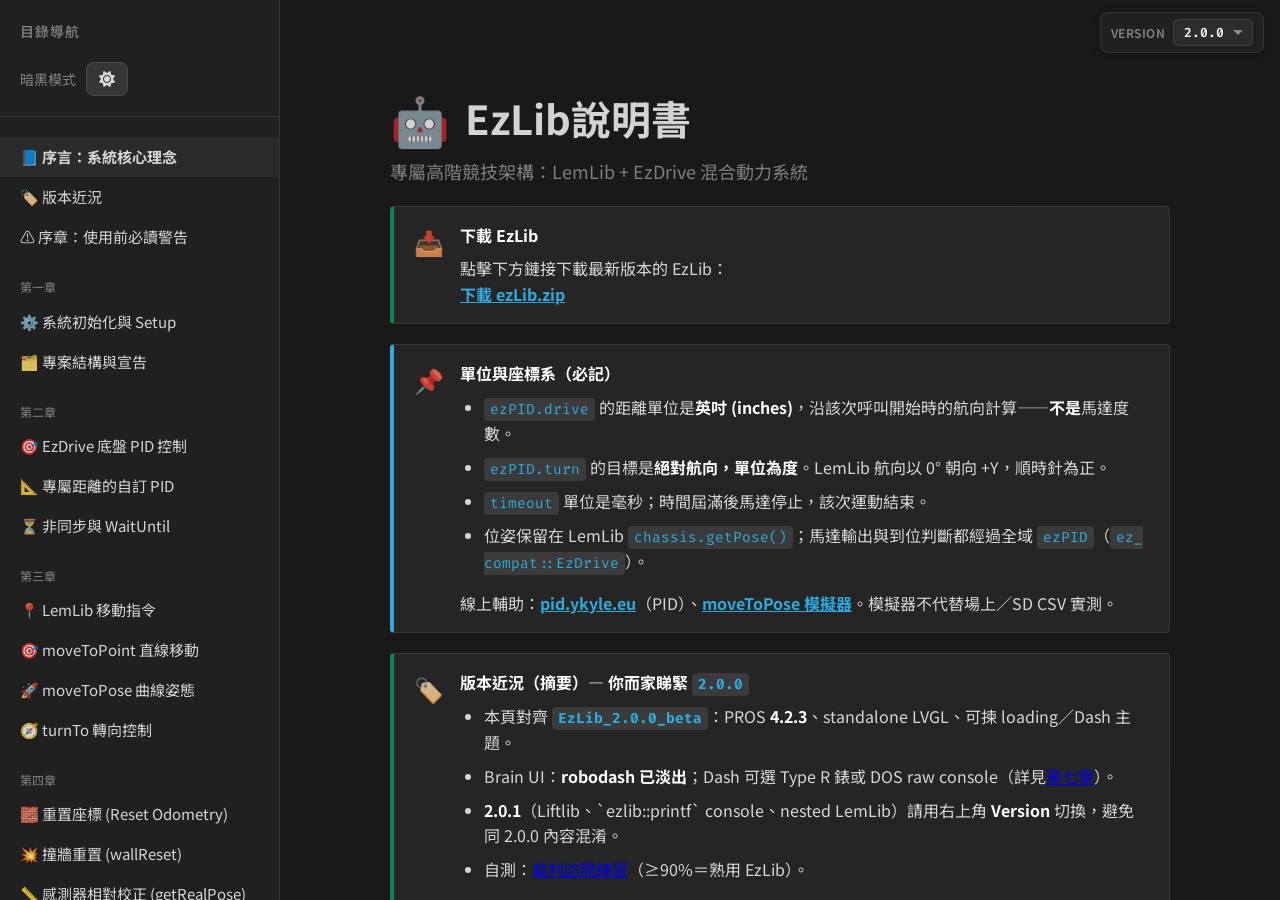
==== commit 649465c1: "Add docs version switcher with separate 2.0.0 and 2.0.1 pages. Default stays at / for 2.0.0; /2.0.1/" ====
--- a/index.html
+++ b/index.html
@@ -1,9 +1,9 @@
 <!DOCTYPE html>
-<html lang="zh-HK">
+<html lang="zh-HK" data-docs-version="2.0.0">
 <head>
     <meta charset="UTF-8">
     <meta name="viewport" content="width=device-width, initial-scale=1.0">
-    <title>EzLib說明書</title>
+    <title>EzLib說明書 · 2.0.0</title>
     <link rel="preconnect" href="https://fonts.googleapis.com">
     <link rel="preconnect" href="https://fonts.gstatic.com" crossorigin>
     <link href="https://fonts.googleapis.com/css2?family=Fira+Code:wght@400;500;700&family=Noto+Sans+HK:wght@400;500;700;900&display=swap" rel="stylesheet">
@@ -11,6 +11,14 @@
     <link rel="stylesheet" href="style.css">
 </head>
 <body>
+
+    <div class="version-bar" aria-label="Docs version">
+        <span class="version-bar-label">Version</span>
+        <select id="docs-version" aria-label="Select EzLib docs version">
+            <option value="2.0.0">2.0.0</option>
+            <option value="2.0.1">2.0.1</option>
+        </select>
+    </div>
 
     <!-- Mobile Header (重新設計排版，防止 Icon 重疊) -->
     <header class="mobile-header">
@@ -20,7 +28,7 @@
             </button>
             <div class="header-title">
                 <span class="page-icon" style="font-size: 20px;">🤖</span>
-                <span class="header-text">EzLib說明書</span>
+                <span class="header-text">EzLib · 2.0.0</span>
             </div>
         </div>
     </header>
@@ -135,10 +143,11 @@
                 <div class="callout success" id="version-notes">
                     <div class="callout-icon">🏷️</div>
                     <div class="callout-content">
-                        <h4>版本近況（摘要）</h4>
+                        <h4>版本近況（摘要）— 你而家睇緊 <code>2.0.0</code></h4>
                         <ul>
-                            <li>本站對齊 <strong><code>EzLib_2.0.0_beta</code></strong>：PROS <strong>4.2.3</strong>、standalone LVGL、可揀 loading／Dash 主題。</li>
+                            <li>本頁對齊 <strong><code>EzLib_2.0.0_beta</code></strong>：PROS <strong>4.2.3</strong>、standalone LVGL、可揀 loading／Dash 主題。</li>
                             <li>Brain UI：<strong>robodash 已淡出</strong>；Dash 可選 Type R 錶或 DOS raw console（詳見<a href="#ch7-dash">第七章</a>）。</li>
+                            <li><strong>2.0.1</strong>（Liftlib、`ezlib::printf` console、nested LemLib）請用右上角 <strong>Version</strong> 切換，避免同 2.0.0 內容混淆。</li>
                             <li>自測：<a href="#ch8-quiz">裁判訪問練習</a>（≥90%＝熟用 EzLib）。</li>
                         </ul>
                         <p>詳細 changelog／分支沿革<strong>唔喺本說明書展開</strong>——請睇 motions 倉庫 README：<a href="https://github.com/bigbigshop/EzLib-EzDrive-motions/blob/EzLib_2.0.0_beta/README.md#changelog" target="_blank" style="color: var(--accent-blue); font-weight: 700;">EzLib_2.0.0_beta Changelog</a>。</p>
--- a/style.css
+++ b/style.css
@@ -524,6 +524,52 @@
     color: var(--text-muted);
 }
 
+/* --- Docs version switcher (top-right) --- */
+.version-bar {
+    position: fixed;
+    top: 12px;
+    right: 16px;
+    z-index: 1100;
+    display: flex;
+    align-items: center;
+    gap: 8px;
+    padding: 6px 10px;
+    background-color: var(--bg-sidebar);
+    border: 1px solid var(--border-color);
+    border-radius: 8px;
+    box-shadow: 0 2px 10px rgba(0, 0, 0, 0.25);
+}
+
+.version-bar-label {
+    font-size: 12px;
+    font-weight: 600;
+    letter-spacing: 0.04em;
+    text-transform: uppercase;
+    color: var(--text-muted);
+}
+
+.version-bar select {
+    appearance: none;
+    -webkit-appearance: none;
+    background-color: var(--bg-hover);
+    color: var(--text-bold);
+    border: 1px solid var(--border-color);
+    border-radius: 6px;
+    padding: 4px 28px 4px 10px;
+    font-family: "Fira Code", ui-monospace, monospace;
+    font-size: 13px;
+    font-weight: 600;
+    cursor: pointer;
+    background-image: url("data:image/svg+xml,%3Csvg xmlns='http://www.w3.org/2000/svg' width='12' height='8' viewBox='0 0 12 8'%3E%3Cpath fill='%23888' d='M1 1l5 5 5-5'/%3E%3C/svg%3E");
+    background-repeat: no-repeat;
+    background-position: right 8px center;
+}
+
+.version-bar select:focus {
+    outline: 2px solid var(--accent-blue);
+    outline-offset: 1px;
+}
+
 /* --- Mobile Header --- */
 .mobile-header {
     display: none;
@@ -644,6 +690,22 @@
         height: calc(100vh - 60px);
     }
 
+    .version-bar {
+        top: 10px;
+        right: 10px;
+        padding: 4px 8px;
+        gap: 6px;
+    }
+
+    .version-bar-label {
+        display: none;
+    }
+
+    .version-bar select {
+        font-size: 12px;
+        padding: 4px 24px 4px 8px;
+    }
+
     .page-content {
         padding: 40px 20px 80px 20px;
     }
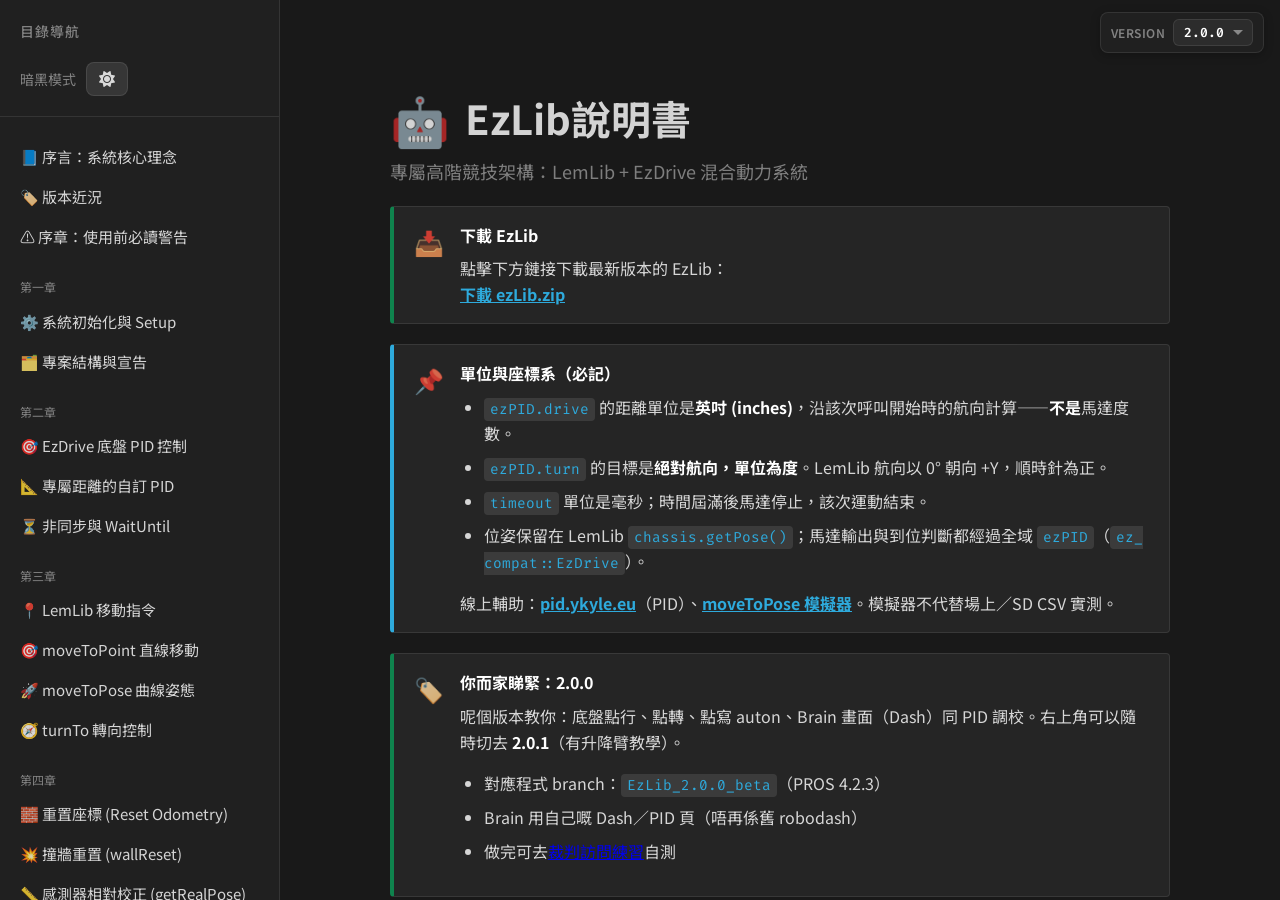
==== commit 55ae34da: "Use one-page docs with in-place version toggle and friendlier 2.0.1 examples. Hide version-specific " ====
--- a/index.html
+++ b/index.html
@@ -3,7 +3,7 @@
 <head>
     <meta charset="UTF-8">
     <meta name="viewport" content="width=device-width, initial-scale=1.0">
-    <title>EzLib說明書 · 2.0.0</title>
+    <title>EzLib說明書</title>
     <link rel="preconnect" href="https://fonts.googleapis.com">
     <link rel="preconnect" href="https://fonts.gstatic.com" crossorigin>
     <link href="https://fonts.googleapis.com/css2?family=Fira+Code:wght@400;500;700&family=Noto+Sans+HK:wght@400;500;700;900&display=swap" rel="stylesheet">
@@ -96,13 +96,19 @@
             <a href="#ch7-debug" class="nav-link">🛠️ 遙測與手制快捷鍵</a>
             <a href="#ch7-dash" class="nav-link">🖥️ Brain Dash 主題</a>
             <a href="#ch7-tuner" class="nav-link">🎛️ PID 調校器</a>
+            <a href="#ch7-console" class="nav-link only-v201">📟 Brain 右邊 CONSOLE</a>
             <a href="#ch7-sd" class="nav-link">💾 SD 卡 CSV</a>
             <a href="#ch7-monitor" class="nav-link">📱 Controller monitor</a>
             <a href="#ch7-lvgl" class="nav-link">🖼️ standalone LVGL</a>
         </div>
 
+        <div class="nav-group only-v201">
+            <div style="padding: 0 20px; font-size: 12px; color: var(--text-muted); margin-bottom: 5px;">第八章（2.0.1）</div>
+            <a href="#ch8-liftlib" class="nav-link">🦾 升降臂（Liftlib）入門</a>
+        </div>
+
         <div class="nav-group">
-            <div style="padding: 0 20px; font-size: 12px; color: var(--text-muted); margin-bottom: 5px;">第八章</div>
+            <div style="padding: 0 20px; font-size: 12px; color: var(--text-muted); margin-bottom: 5px;"><span class="only-v200">第八章</span><span class="only-v201">第九章</span></div>
             <a href="#ch8-quiz" class="nav-link">🎤 裁判訪問練習</a>
         </div>
     </nav>
@@ -140,18 +146,33 @@
                     </div>
                 </div>
 
-                <div class="callout success" id="version-notes">
+                <div id="version-notes">
+                <div class="callout success only-v200">
                     <div class="callout-icon">🏷️</div>
                     <div class="callout-content">
-                        <h4>版本近況（摘要）— 你而家睇緊 <code>2.0.0</code></h4>
+                        <h4>你而家睇緊：2.0.0</h4>
+                        <p>呢個版本教你：底盤點行、點轉、點寫 auton、Brain 畫面（Dash）同 PID 調校。右上角可以隨時切去 <strong>2.0.1</strong>（有升降臂教學）。</p>
                         <ul>
-                            <li>本頁對齊 <strong><code>EzLib_2.0.0_beta</code></strong>：PROS <strong>4.2.3</strong>、standalone LVGL、可揀 loading／Dash 主題。</li>
-                            <li>Brain UI：<strong>robodash 已淡出</strong>；Dash 可選 Type R 錶或 DOS raw console（詳見<a href="#ch7-dash">第七章</a>）。</li>
-                            <li><strong>2.0.1</strong>（Liftlib、`ezlib::printf` console、nested LemLib）請用右上角 <strong>Version</strong> 切換，避免同 2.0.0 內容混淆。</li>
-                            <li>自測：<a href="#ch8-quiz">裁判訪問練習</a>（≥90%＝熟用 EzLib）。</li>
+                            <li>對應程式 branch：<code>EzLib_2.0.0_beta</code>（PROS 4.2.3）</li>
+                            <li>Brain 用自己嘅 Dash／PID 頁（唔再係舊 robodash）</li>
+                            <li>做完可去<a href="#ch8-quiz">裁判訪問練習</a>自測</li>
                         </ul>
-                        <p>詳細 changelog／分支沿革<strong>唔喺本說明書展開</strong>——請睇 motions 倉庫 README：<a href="https://github.com/bigbigshop/EzLib-EzDrive-motions/blob/EzLib_2.0.0_beta/README.md#changelog" target="_blank" style="color: var(--accent-blue); font-weight: 700;">EzLib_2.0.0_beta Changelog</a>。</p>
-                    </div>
+                    </div>
+                </div>
+
+                <div class="callout success only-v201">
+                    <div class="callout-icon">🏷️</div>
+                    <div class="callout-content">
+                        <h4>你而家睇緊：2.0.1</h4>
+                        <p>喺 2.0.0 基礎上，多咗三樣成日會用到嘅嘢：</p>
+                        <ul>
+                            <li><strong>升降臂</strong>（Liftlib）— 見<a href="#ch8-liftlib">第八章</a>，有抄得走嘅例子</li>
+                            <li><strong>Brain 右邊 CONSOLE</strong> — 用 <code>ezlib::printf</code> 睇 live 數值（好似印筆記）</li>
+                            <li>PID 頁撳 <strong>Dash</strong> 返去會自動清走 PID 畫面（唔使驚爆紅 mon）</li>
+                        </ul>
+                        <p>唔使一次讀晒。先跟例子抄，再慢慢改 port／度數。</p>
+                    </div>
+                </div>
                 </div>
                 
                 <!-- Preface: Warning Section -->
@@ -281,19 +302,35 @@
             </div>
 
             <h3 id="ch1-structure" style="margin-top: 30px;">專案結構與宣告慣例</h3>
-            <p><code>main.h</code> 引入 <code>lemlib/api.hpp</code> 與 <code>ezlib/ez_compat.hpp</code>。<code>chassis</code>、<code>ezPID</code> 與 <code>pidTuner</code> 在 <code>src/main.cpp</code> 建立。庫碼與 user 碼分開；宣告遵守 <code>extern</code>（大物件）與 <code>inline</code>（小硬體）慣例。</p>
-
+
+            <div class="only-v200">
+            <p>簡單記：<strong>你改 customs</strong>；庫檔一般唔使動。<code>chassis</code>／<code>ezPID</code>／<code>pidTuner</code> 喺 <code>src/main.cpp</code> 整好。</p>
             <table class="notion-table">
-                <tr><th>路徑</th><th>內容</th></tr>
-                <tr><td><code>src/main.cpp</code></td><td>底盤馬達／IMU／tracking／<code>chassis</code>／<code>ezPID</code>／<code>pidTuner</code> 定義；<code>auton_select::init</code></td></tr>
-                <tr><td><code>include/customs/</code> + <code>src/customs/</code></td><td><strong>User 側</strong>（自己改／寫）：<code>objDeclare</code>、<code>autons</code>、<code>controls</code>、<code>fsm</code>、<code>dash_config</code></td></tr>
-                <tr><td><code>include/customs/dash_config.hpp</code></td><td><strong>改這裡</strong>設定 Dash 的 DRV／MCH 溫度對應哪粒馬達</td></tr>
-                <tr><td><code>include/ezlib/</code> + <code>src/ezlib/</code></td><td><strong>庫內</strong>（一般不用改）：<code>ez_compat</code>、<code>pid_tuner</code>、<code>relocate</code>、<code>telem_dash</code>、<code>monitor</code>、<code>auton_select</code>、<code>sd_log</code>、<code>boot_log</code>、<code>ui_pages</code></td></tr>
-                <tr><td><code>include/ez_compat/</code></td><td><code>pid.hpp</code>、<code>motion_math.hpp</code>（LemLib motions 共用數學；路徑維持 <code>ez_compat/...</code>）</td></tr>
-                <tr><td><code>src/assets/robot01.c</code> … <code>robot10.c</code></td><td>LVGL C array 動畫幀（flash）</td></tr>
-                <tr><td><code>firmware/liblvgl.a</code></td><td>預編譯 <strong>standalone</strong> LVGL（beta：hardfp + <code>LV_MEM_CUSTOM</code>；<strong>唔再經 robodash</strong>）</td></tr>
+                <tr><th>路徑</th><th>你要知咩</th></tr>
+                <tr><td><code>src/main.cpp</code></td><td>開機設定、底盤、PID 數字</td></tr>
+                <tr><td><code>include/customs/</code> + <code>src/customs/</code></td><td><strong>你寫嘅</strong>：auton、掣、機構</td></tr>
+                <tr><td><code>include/ezlib/</code></td><td>庫（通常唔改）</td></tr>
             </table>
-            <p>Include 例：<code>#include "ezlib/ez_compat.hpp"</code>、<code>#include "ezlib/telem_dash.hpp"</code>、<code>#include "customs/dash_config.hpp"</code>。</p>
+            <p>開頭通常會：<code>#include "ezlib/ez_compat.hpp"</code>、<code>#include "customs/dash_config.hpp"</code>。</p>
+            </div>
+
+            <div class="only-v201">
+            <p>2.0.1 多咗升降臂庫；檔案位置可以咁記：</p>
+            <table class="notion-table">
+                <tr><th>你想改咩</th><th>去邊</th></tr>
+                <tr><td>auton／掣／氣壓</td><td><code>customs/</code>（你嘅功課簿）</td></tr>
+                <tr><td>底盤 PID、開機</td><td><code>src/main.cpp</code></td></tr>
+                <tr><td>升降臂</td><td>都係 <code>main.cpp</code> 宣告 <code>armLift</code>；細節見<a href="#ch8-liftlib">第八章</a></td></tr>
+                <tr><td>Brain 印字（CONSOLE）</td><td><code>#include "ezlib/console.hpp"</code> 之後 <code>ezlib::printf</code></td></tr>
+            </table>
+            <div class="callout info">
+                <div class="callout-icon">💡</div>
+                <div class="callout-content">
+                    <h4>小白心態</h4>
+                    <p>唔使一次搞明全部資料夾。先令車郁、再加臂、再印數值。卡關就抄下面例子改 port 同度數。</p>
+                </div>
+            </div>
+            </div>
             <div class="callout warning">
                 <div class="callout-icon">🧯</div>
                 <div class="callout-content">
@@ -877,12 +914,14 @@
             <p>喺 <code>src/main.cpp</code> 用兩個 constexpr 揀主題（<code>initialize()</code> 會呼叫 <code>set_loading_theme</code>／<code>set_dash_theme</code>）：</p>
             <table class="notion-table">
                 <tr><th>變數</th><th>值</th><th>效果</th></tr>
-                <tr><td rowspan="3"><code>k_loading_theme</code></td><td><code>1</code></td><td>none — 跳過開機動畫</td></tr>
+                <tr><td rowspan="4"><code>k_loading_theme</code></td><td><code>1</code></td><td>none — 跳過開機動畫</td></tr>
                 <tr><td><code>2</code></td><td>Type R — 三錶 ignition（KM/H／TORQUE／FUEL）</td></tr>
                 <tr><td><code>3</code></td><td>Spear of Longinus — 紅 progress + 槍尖</td></tr>
-                <tr><td rowspan="3"><code>k_dash_theme</code></td><td><code>1</code></td><td>Type R — gauge／卡 Dash（BATT 弧 + pose／DIST／DRV／MCH／RAM）</td></tr>
+                <tr class="only-v201"><td><code>4</code></td><td>KeeTa Rider — splash logo</td></tr>
+                <tr><td rowspan="4"><code>k_dash_theme</code></td><td><code>1</code></td><td>Type R — gauge／卡 Dash（BATT 弧 + pose／DIST／DRV／MCH／RAM）</td></tr>
                 <tr><td><code>2</code></td><td>Terminal — DOS raw 文字（黑底綠字）</td></tr>
                 <tr><td><code>3</code></td><td>Light — 同一套 console（白底黑字）</td></tr>
+                <tr class="only-v201"><td><code>4</code></td><td>V5Console — 經典 Brain console 風</td></tr>
             </table>
             <p>Loading 同 Dash <strong>分開揀</strong>。Type R Dash 與 PID 頁用 <code>ui_pages</code> 互斥 focus；開 PID／動畫時會 <code>set_gauge_hidden</code>，避免電量透出。</p>
             <div class="callout info">
@@ -904,10 +943,33 @@
             </div>
 
             <h3 id="ch7-tuner" style="margin-top: 30px;">🎛️ PID 調校器</h3>
+            <div class="only-v200">
             <p><code>pidTuner.start()</code> 在 <code>initialize()</code> 呼叫。增益寫在 <code>ezPID</code> 上，與 auton／底盤 motion <strong>同一套</strong>。</p>
-            <p>Brain <strong>PID</strong> 頁（compact UI）：換 field、± 調值、+12／−12、h±90、Print、Ctrl、Pose0、L10／R10（十圈）。亦可 <strong>X+A</strong> 用 controller 調。Print 會把常數片段打到 terminal，並寫一行 SD snapshot（有卡時）。線上先建立直覺：<a href="https://pid.ykyle.eu" target="_blank" style="color: var(--accent-blue);">pid.ykyle.eu</a>。</p>
-
-            <p><strong>建議流程（練習場）</strong>：插 microSD（可選）→ 拔場控 → 開機等 Dash／校正完 → <strong>X+A</strong> 開 tuner → <strong>A</strong> 清 pose；←→ 揀 field；↑↓ 改數值 → B／Y 測 ±12″、L1／R1 測 ±90° → 滿意後 <strong>Print</strong> 貼返 <code>initialize()</code> → <strong>X</strong> 退出。要估 tracking 偏移再跑 L2／R2 十圈。</p>
+            <p>Brain <strong>PID</strong> 頁（compact UI）：換 field、± 調值、+12／−12、h±90、Print、Ctrl、Pose0、L10／R10（十圈）。亦可 <strong>X+A</strong> 用 controller 調。線上先建立直覺：<a href="https://pid.ykyle.eu" target="_blank" style="color: var(--accent-blue);">pid.ykyle.eu</a>。</p>
+            <p><strong>建議流程（練習場）</strong>：拔場控 → 開機 → <strong>X+A</strong> 開 tuner → ←→ 揀 field；↑↓ 改數 → B／Y 測 ±12″ → 滿意就抄數字返 <code>initialize()</code> → <strong>X</strong> 退出。</p>
+            </div>
+            <div class="only-v201">
+            <p>想調底盤「推幾硬／煞幾急」：拔場控，手掣 <strong>X+A</strong>（或者 Brain Dash 上嘅 PID 掣）。</p>
+            <p>Brain 畫面大概係：</p>
+            <ul>
+                <li><strong>左邊</strong>：而家調緊邊個數、live 讀數、<strong>Dash</strong>（返主畫面）、<strong>Manual</strong>（開咗可以邊調邊用手掣推車）</li>
+                <li><strong>右邊 CONSOLE</strong>：你用程式印出嚟嘅字（見下一節）</li>
+            </ul>
+            <div class="callout info">
+                <div class="callout-icon">🧪</div>
+                <div class="callout-content">
+                    <h4>第一次調校可以咁做</h4>
+                    <ol>
+                        <li>場地清空，拔裁判線</li>
+                        <li><strong>X+A</strong> 入 PID</li>
+                        <li>←→ 揀例如 drive P；↑↓ 改細少少</li>
+                        <li>B／Y 叫車行 ±12 吋，睇超唔超衝</li>
+                        <li>滿意就抄畫面／Print 嘅數字，貼返 <code>main.cpp</code> 嘅 <code>set_drive_constants(...)</code></li>
+                        <li>撳 Brain <strong>Dash</strong> 或手掣 <strong>X</strong> 離開</li>
+                    </ol>
+                </div>
+            </div>
+            </div>
 
             <p><strong>控制器調校（須拔場控）</strong>：<strong>X+A</strong> 進入（上升沿）；進入時 cancel 運動、停 arcade。<strong>X</strong>（未按住 A）退出。</p>
             <table class="notion-table">
@@ -920,7 +982,35 @@
                 <tr><td>L2／R2</td><td>左 CCW／右 CW 各轉 10 圈 → <code>findingOffset.csv</code></td></tr>
                 <tr><td>X（單獨）</td><td>退出 tuner</td></tr>
             </table>
-            <p>十圈實作：每圈 4×(±90°) 絕對 turn（避開 wrap 無法一次轉 360°）。開始時會 <code>set_pose(0,0,0)</code>。調校開啟時 intake 肩鍵讓給 L1／R1／L2／R2；關閉後恢復。</p>
+            <p>十圈實作：每圈 4×(±90°) 絕對 turn（避開 wrap 無法一次轉 360°）。開始時會 <code>set_pose(0,0,0)</code>。調校開啟時肩鍵讓給 L1／R1／L2／R2；關閉後恢復。</p>
+
+            <div class="only-v201">
+            <h3 id="ch7-console" style="margin-top: 30px;">📟 Brain 右邊 CONSOLE（印字俾自己睇）</h3>
+            <p>入咗 PID 頁之後，右邊可以顯示你程式印出嚟嘅字——好似練習簿，方便睇「而家臂喺幾多度」。</p>
+            <div class="code-block-wrapper">
+                <div class="code-header">📁 例：opcontrol 每 0.2 秒更新一行</div>
+                <div class="code-block">
+<span class="c-pp">#include</span> <span class="c-st">"ezlib/console.hpp"</span>
+
+<span class="c-co">// 只留最新一行（適合 live 數值）</span>
+ezlib::<span class="c-fn">set</span>(<span class="c-st">"arm %.1f"</span>, armLift.<span class="c-fn">getPosition</span>());
+
+<span class="c-co">// 想一行行累積可以用 printf</span>
+ezlib::<span class="c-fn">printf</span>(<span class="c-st">"color %d\n"</span>, hue);
+                </div>
+            </div>
+            <div class="callout info">
+                <div class="callout-icon">📝</div>
+                <div class="callout-content">
+                    <h4>記住三句</h4>
+                    <ul>
+                        <li>要睇字 → 先入 PID 頁（右邊先有 CONSOLE）</li>
+                        <li>接咗場控／比賽線 → 印字會自動停，唔會嘈比賽</li>
+                        <li>唔使自己搞畫面刷新；你 call <code>set</code>／<code>printf</code> 就得</li>
+                    </ul>
+                </div>
+            </div>
+            </div>
 
             <h3 id="ch7-sd" style="margin-top: 30px;">💾 SD 卡 CSV</h3>
             <p>路徑前綴 <code>/usd/</code>（PROS），需插入 microSD。輔助 API 在 <code>sd_log</code>（<code>src/ezlib/sd_log.cpp</code>）：檔案不存在或為空時自動寫 header，之後 <strong>append 累積</strong>。</p>
@@ -969,11 +1059,85 @@
                 </div>
             </div>
 
+            <div class="section-divider only-v201"></div>
+
+            <section id="ch8-liftlib" class="only-v201">
+                <h2>第八章：升降臂入門（Liftlib）</h2>
+                <p>想用馬達抬臂／升降？2.0.1 用 Liftlib。下面由「一粒馬達」開始，再講兩粒點寫。</p>
+
+                <h3>1. 先喺 main.cpp 宣告臂</h3>
+                <p>假設馬達 port <strong>1</strong>、齒比馬達 12T → 臂 84T、軟限位 0°～50°（輸出端度數）：</p>
+                <div class="code-block-wrapper">
+                    <div class="code-header">📁 抄得走：一粒馬達</div>
+                    <div class="code-block">
+<span class="c-kw">constexpr</span> <span class="c-kw">float</span> k_arm_gear = <span class="c-st">12.0f</span> / <span class="c-st">84.0f</span>;
+liftlib::MotorConfig armMotorCfg{<span class="c-st">1</span>, k_arm_gear, pros::E_MOTOR_BRAKE_HOLD, pros::MotorGears::green};
+liftlib::PID armLiftPid(<span class="c-st">5.4f</span>, <span class="c-st">0</span>, <span class="c-st">1.0f</span>, <span class="c-st">2.0f</span>);
+liftlib::Subsystem armLift({armMotorCfg}, armLiftPid, <span class="c-st">0.0f</span>, <span class="c-st">50.0f</span>);
+                    </div>
+                </div>
+
+                <h3>2. initialize() 開機開一次</h3>
+                <div class="code-block-wrapper">
+                    <div class="code-header">📁 initialize() 裏面</div>
+                    <div class="code-block">
+armLift.<span class="c-fn">initialize</span>();
+<span class="c-co">// 抗重力：慢慢加大 10→20→30，直到手放開會停喺半空又唔自己向上</span>
+armLift.<span class="c-fn">setFeedforward</span>(liftlib::Feedforward::<span class="c-fn">constant</span>(<span class="c-st">20.0f</span>));
+armLift.<span class="c-fn">addPosition</span>(<span class="c-st">"max"</span>, <span class="c-st">50</span>);
+armLift.<span class="c-fn">addPosition</span>(<span class="c-st">"mid"</span>, <span class="c-st">25</span>);
+                    </div>
+                </div>
+
+                <h3>3. 手掣例子（Arcade：用右搖桿上下）</h3>
+                <p>Y → 去 max；A → 去 mid；RIGHT_Y 手動升降。放棍就 hold（近底可以 coast）。</p>
+                <div class="code-block-wrapper">
+                    <div class="code-header">📁 opcontrol 裏面（概念）</div>
+                    <div class="code-block">
+<span class="c-kw">if</span> (controller.<span class="c-fn">get_digital_new_press</span>(DIGITAL_Y))
+    armLift.<span class="c-fn">moveTo</span>(<span class="c-st">"max"</span>, <span class="c-kw">true</span>, <span class="c-st">600</span>);
+<span class="c-kw">else if</span> (controller.<span class="c-fn">get_digital_new_press</span>(DIGITAL_A))
+    armLift.<span class="c-fn">moveTo</span>(<span class="c-st">"mid"</span>, <span class="c-kw">true</span>, <span class="c-st">600</span>);
+
+<span class="c-kw">int</span> stick = controller.<span class="c-fn">get_analog</span>(pros::E_CONTROLLER_ANALOG_RIGHT_Y);
+<span class="c-co">// |stick| 夠大 → setOutput；太細 → hold／近 0° 就 setOutput(0)</span>
+<span class="c-co">// 撞到 0／50 要停出力，唔好繼續推（setOutput 自己唔會停喺 soft limit）</span>
+                    </div>
+                </div>
+
+                <h3>4. 兩粒馬達點寫？</h3>
+                <p>Liftlib <strong>唔用</strong> <code>MotorGroup</code>。兩粒就寫兩個 config；要反轉嗰粒用<strong>負 port</strong>：</p>
+                <div class="code-block-wrapper">
+                    <div class="code-header">📁 兩粒馬達（1 同 2，2 反轉）</div>
+                    <div class="code-block">
+liftlib::Subsystem armLift(
+    {
+        {<span class="c-st">1</span>,  k_arm_gear, pros::E_MOTOR_BRAKE_HOLD, pros::MotorGears::green},
+        {<span class="c-st">-2</span>, k_arm_gear, pros::E_MOTOR_BRAKE_HOLD, pros::MotorGears::green},
+    },
+    armLiftPid,
+    <span class="c-st">0.0f</span>, <span class="c-st">50.0f</span>);
+                    </div>
+                </div>
+
+                <div class="callout warning">
+                    <div class="callout-icon">⚠️</div>
+                    <div class="callout-content">
+                        <h4>新手常見踩坑</h4>
+                        <ul>
+                            <li>每一轉（每一 loop）都 call <code>hold()</code> → 容易紅 mon。只喺「由手動轉返自動停」嗰下 call 一次。</li>
+                            <li>手動 <code>setOutput</code> 可以衝過上限 → 自己檢查角度，到頂就停。</li>
+                            <li>齒輪比／軟限位度數要同機械一致；唔啱就會「以為到 50 其實未到」。</li>
+                        </ul>
+                    </div>
+                </div>
+            </section>
+
             <div class="section-divider"></div>
 
-            <!-- Chapter 8: Judge interview quiz -->
+            <!-- Judge interview quiz -->
             <section id="ch8-quiz">
-                <h2>第八章：裁判訪問練習（Judge Interview）</h2>
+                <h2><span class="only-v200">第八章</span><span class="only-v201">第九章</span>：裁判訪問練習（Judge Interview）</h2>
                 <p>用本站已寫嘅 EzLib 概念自測——題目模仿裁判常問嘅 stack／流程。答完即時睇對錯；全部做完計分。</p>
                 <div class="callout info">
                     <div class="callout-icon">🎯</div>
--- a/style.css
+++ b/style.css
@@ -524,6 +524,10 @@
     color: var(--text-muted);
 }
 
+/* --- Same-page version panes --- */
+html[data-docs-version="2.0.0"] .only-v201 { display: none !important; }
+html[data-docs-version="2.0.1"] .only-v200 { display: none !important; }
+
 /* --- Docs version switcher (top-right) --- */
 .version-bar {
     position: fixed;
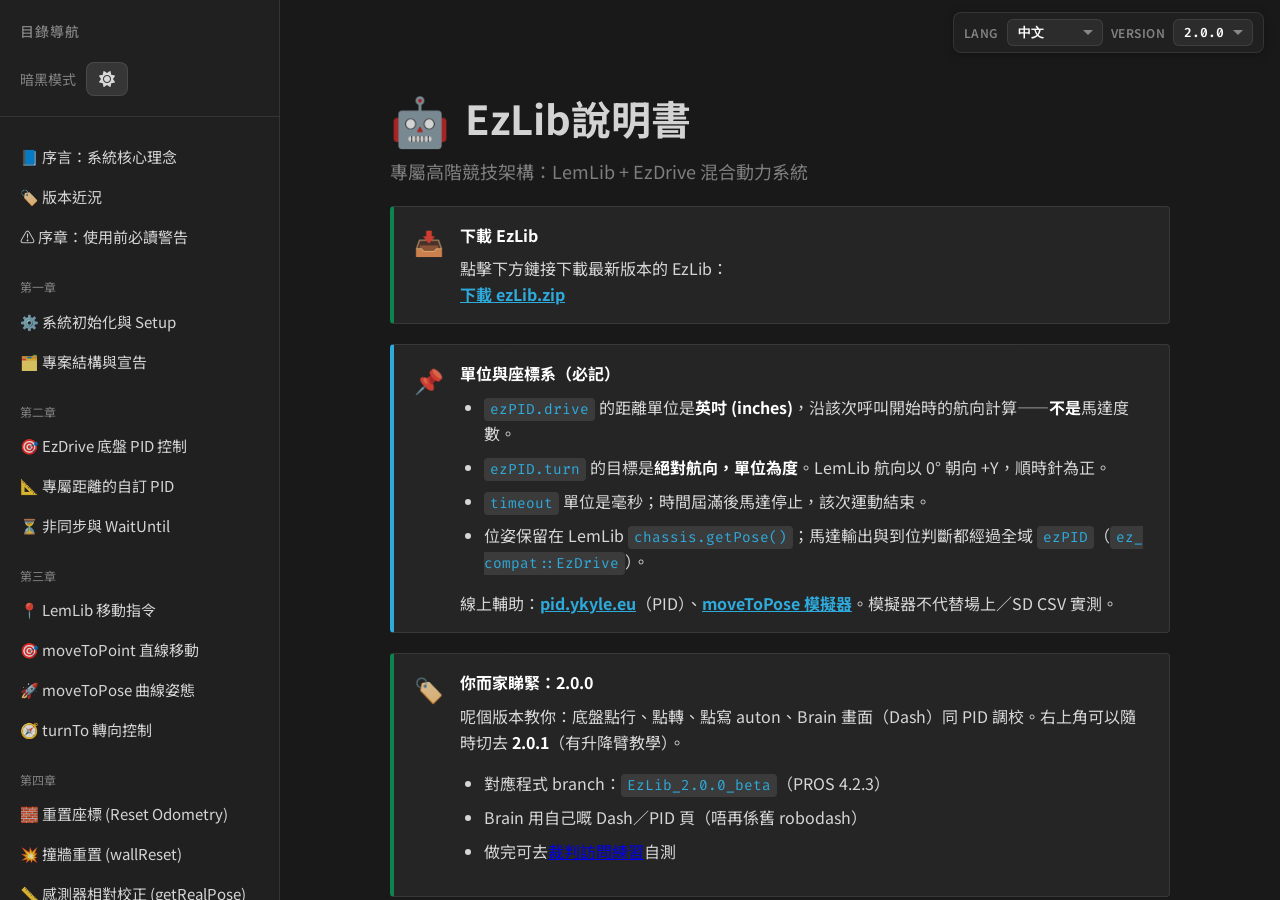
==== commit d1546502: "Add English docs page with Lang switcher and bilingual quiz. Chinese stays at /; English at /en.html" ====
--- a/index.html
+++ b/index.html
@@ -1,5 +1,5 @@
 <!DOCTYPE html>
-<html lang="zh-HK" data-docs-version="2.0.0">
+<html lang="zh-HK" data-lang="zh" data-docs-version="2.0.0">
 <head>
     <meta charset="UTF-8">
     <meta name="viewport" content="width=device-width, initial-scale=1.0">
@@ -12,7 +12,12 @@
 </head>
 <body>
 
-    <div class="version-bar" aria-label="Docs version">
+    <div class="version-bar" aria-label="Docs controls">
+        <span class="version-bar-label">Lang</span>
+        <select id="docs-lang" aria-label="Language">
+            <option value="zh" selected>中文</option>
+            <option value="en">English</option>
+        </select>
         <span class="version-bar-label">Version</span>
         <select id="docs-version" aria-label="Select EzLib docs version">
             <option value="2.0.0">2.0.0</option>
--- a/style.css
+++ b/style.css
@@ -535,8 +535,11 @@
     right: 16px;
     z-index: 1100;
     display: flex;
-    align-items: center;
-    gap: 8px;
+    flex-wrap: wrap;
+    align-items: center;
+    justify-content: flex-end;
+    gap: 6px 8px;
+    max-width: min(420px, calc(100vw - 24px));
     padding: 6px 10px;
     background-color: var(--bg-sidebar);
     border: 1px solid var(--border-color);
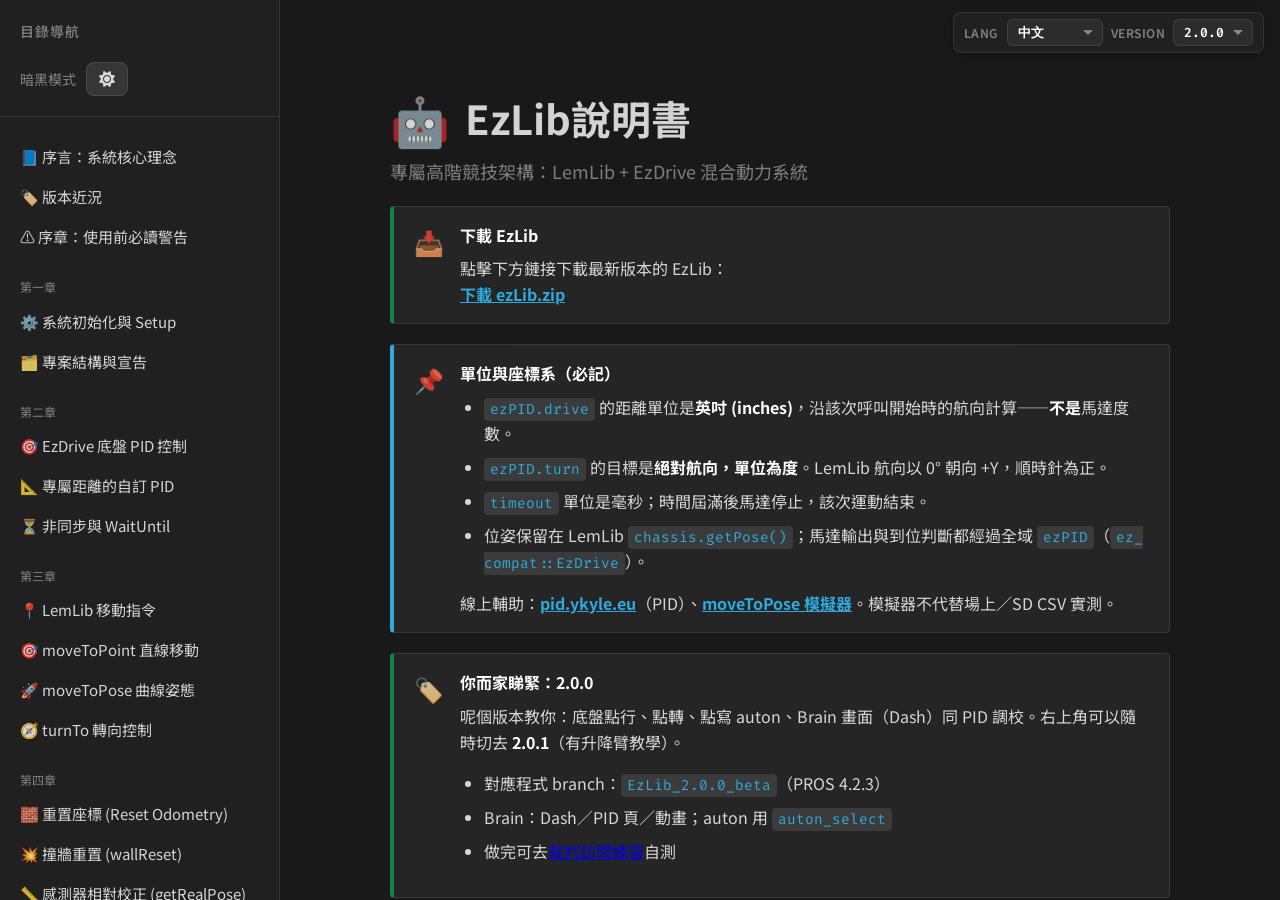
==== commit 105a4dea: "Fix quiz longest-answer heuristic, Dash theme tables, and how-to tone. Equalize quiz choice lengths," ====
--- a/index.html
+++ b/index.html
@@ -159,7 +159,7 @@
                         <p>呢個版本教你：底盤點行、點轉、點寫 auton、Brain 畫面（Dash）同 PID 調校。右上角可以隨時切去 <strong>2.0.1</strong>（有升降臂教學）。</p>
                         <ul>
                             <li>對應程式 branch：<code>EzLib_2.0.0_beta</code>（PROS 4.2.3）</li>
-                            <li>Brain 用自己嘅 Dash／PID 頁（唔再係舊 robodash）</li>
+                            <li>Brain：Dash／PID 頁／動畫；auton 用 <code>auton_select</code></li>
                             <li>做完可去<a href="#ch8-quiz">裁判訪問練習</a>自測</li>
                         </ul>
                     </div>
@@ -336,11 +336,11 @@
                 </div>
             </div>
             </div>
-            <div class="callout warning">
-                <div class="callout-icon">🧯</div>
-                <div class="callout-content">
-                    <h4>robodash 已淡出</h4>
-                    <p>現行 beta 用 <strong>standalone LVGL</strong>（Dash 主題／PID／Anim）。唔好再寫 <code>rd::Console</code>／<code>rd::Selector</code>；auton 用 headless <code>auton_select</code>。版本摘要見<a href="#version-notes">序言</a>。</p>
+            <div class="callout info">
+                <div class="callout-icon">🖥️</div>
+                <div class="callout-content">
+                    <h4>Brain UI 點用</h4>
+                    <p>畫面用 <code>telem_dash</code>（Dash）、PID 頁、動畫 overlay。Auton 用 <code>auton_select::init({名, 函數})</code>，手掣 ←→ 換名。細節見第七章。</p>
                 </div>
             </div>
 
@@ -434,7 +434,7 @@
                 <div class="callout-icon">⚠️</div>
                 <div class="callout-content">
                     <h4>Auton 距離注意</h4>
-                    <p>部分舊路線目標仍可能是編碼器度數風格的大數字。新路線請一律用<strong>英吋／度</strong>。量度前勿把舊大數字當英吋讀。</p>
+                    <p><code>ezPID.drive</code> 用<strong>英吋</strong>；<code>ezPID.turn</code> 用<strong>絕對航向（度）</strong>。量距離請用手掣 menu 1 嘅 <code>D:</code>。</p>
                 </div>
             </div>
 
@@ -732,7 +732,7 @@
 
             <!-- Chapter 6: Real-world Examples -->
             <h2 id="ch6-examples">第六章：實戰 Auto 寫法範例</h2>
-            <p>這章節展現如何將前面的理論結合：LemLib 曲線 → 重置 → ezPID 短距精準。單位一律<strong>英吋／度</strong>（舊碼可能仍有編碼器度數風格大數字——新路線不要跟）。</p>
+            <p>把前面章節串埋：LemLib 曲線 → 重置 → ezPID 短距精準。單位一律<strong>英吋／度</strong>。</p>
 
             <h3 id="ch6-workflow">由推機到寫 Auton（建議工作流）</h3>
             <p>目標：先令 drive／turn <strong>跟得穩</strong>，再<strong>人手推／開</strong>量真實距離同航向，最後寫入 <code>customs/autons.cpp</code>。</p>
@@ -907,33 +907,44 @@
             <h2 id="ch7-debug">第七章：實用工具與除錯 (Tools & Debug)</h2>
             <p>練車階段內建 <strong>Brain Dash</strong>（可揀主題）、PID 調校器、SD CSV、Controller monitor、動畫與場控 teardown。auton 用 headless <code>auton_select</code>。</p>
 
-            <div class="callout warning">
-                <div class="callout-icon">🧯</div>
-                <div class="callout-content">
-                    <h4>Robodash → standalone LVGL</h4>
-                    <p><strong>不再有</strong> robodash Console／Selector 頁。Brain 畫面用 <code>telem_dash</code>／PID／Anim（standalone LVGL）。舊「Console 遙測」請改讀本節 Dash（含 DOS 文字主題）。版本摘要見<a href="#version-notes">序言</a>。</p>
-                </div>
-            </div>
-
             <h3 id="ch7-dash">🖥️ Brain Dash（<code>telem_dash</code>）</h3>
-            <p>喺 <code>src/main.cpp</code> 用兩個 constexpr 揀主題（<code>initialize()</code> 會呼叫 <code>set_loading_theme</code>／<code>set_dash_theme</code>）：</p>
-            <table class="notion-table">
-                <tr><th>變數</th><th>值</th><th>效果</th></tr>
-                <tr><td rowspan="4"><code>k_loading_theme</code></td><td><code>1</code></td><td>none — 跳過開機動畫</td></tr>
-                <tr><td><code>2</code></td><td>Type R — 三錶 ignition（KM/H／TORQUE／FUEL）</td></tr>
-                <tr><td><code>3</code></td><td>Spear of Longinus — 紅 progress + 槍尖</td></tr>
-                <tr class="only-v201"><td><code>4</code></td><td>KeeTa Rider — splash logo</td></tr>
-                <tr><td rowspan="4"><code>k_dash_theme</code></td><td><code>1</code></td><td>Type R — gauge／卡 Dash（BATT 弧 + pose／DIST／DRV／MCH／RAM）</td></tr>
-                <tr><td><code>2</code></td><td>Terminal — DOS raw 文字（黑底綠字）</td></tr>
-                <tr><td><code>3</code></td><td>Light — 同一套 console（白底黑字）</td></tr>
-                <tr class="only-v201"><td><code>4</code></td><td>V5Console — 經典 Brain console 風</td></tr>
-            </table>
-            <p>Loading 同 Dash <strong>分開揀</strong>。Type R Dash 與 PID 頁用 <code>ui_pages</code> 互斥 focus；開 PID／動畫時會 <code>set_gauge_hidden</code>，避免電量透出。</p>
+            <p>喺 <code>src/main.cpp</code> 用兩個 constexpr 揀主題（<code>initialize()</code> 會呼叫 <code>set_loading_theme</code>／<code>set_dash_theme</code>）。Loading 同 Dash <strong>分開揀</strong>。</p>
+
+            <table class="notion-table only-v200">
+                <tr><th>參數</th><th>值</th><th>效果</th></tr>
+                <tr><td><code>k_loading_theme</code></td><td><code>1</code></td><td>none — 跳過開機動畫</td></tr>
+                <tr><td><code>k_loading_theme</code></td><td><code>2</code></td><td>Type R — 三錶 ignition</td></tr>
+                <tr><td><code>k_loading_theme</code></td><td><code>3</code></td><td>Spear of Longinus — 紅 progress</td></tr>
+                <tr><td><code>k_dash_theme</code></td><td><code>1</code></td><td>Type R — gauge／卡（BATT／pose／DIST／DRV／MCH／RAM）</td></tr>
+                <tr><td><code>k_dash_theme</code></td><td><code>2</code></td><td>Terminal — 黑底綠字文字 Dash</td></tr>
+                <tr><td><code>k_dash_theme</code></td><td><code>3</code></td><td>Light — 白底黑字文字 Dash</td></tr>
+            </table>
+
+            <table class="notion-table only-v201">
+                <tr><th>參數</th><th>值</th><th>效果</th></tr>
+                <tr><td><code>k_loading_theme</code></td><td><code>1</code></td><td>none — 跳過開機動畫</td></tr>
+                <tr><td><code>k_loading_theme</code></td><td><code>2</code></td><td>Type R — 三錶 ignition</td></tr>
+                <tr><td><code>k_loading_theme</code></td><td><code>3</code></td><td>Spear of Longinus — 紅 progress</td></tr>
+                <tr><td><code>k_loading_theme</code></td><td><code>4</code></td><td>KeeTa Rider — splash logo</td></tr>
+                <tr><td><code>k_dash_theme</code></td><td><code>1</code></td><td>Type R — gauge／卡（BATT／pose／DIST／DRV／MCH／RAM）</td></tr>
+                <tr><td><code>k_dash_theme</code></td><td><code>2</code></td><td>Terminal — 黑底綠字文字 Dash</td></tr>
+                <tr><td><code>k_dash_theme</code></td><td><code>3</code></td><td>Light — 白底黑字文字 Dash</td></tr>
+                <tr><td><code>k_dash_theme</code></td><td><code>4</code></td><td>V5Console — 經典 Brain console 風</td></tr>
+            </table>
+
+            <div class="code-block-wrapper">
+                <div class="code-header">📁 main.cpp 例</div>
+                <div class="code-block">
+<span class="c-kw">constexpr</span> <span class="c-kw">int</span> k_loading_theme = <span class="c-st">2</span>;
+<span class="c-kw">constexpr</span> <span class="c-kw">int</span> k_dash_theme = <span class="c-st">1</span>;
+                </div>
+            </div>
+            <p>Type R Dash 與 PID 頁互斥顯示；開 PID／動畫時會隱藏 gauge，避免電量錶透出。</p>
             <div class="callout info">
                 <div class="callout-icon">⌨️</div>
                 <div class="callout-content">
-                    <h4>DOS console（主題 2／3）</h4>
-                    <p>全屏 raw 文字，無錶無卡。例：<code>auton=...</code>、<code>batt=87%</code>、<code>ram=0.12M</code>、pose／dist／drv／mch。右下角隱形 <code>pid</code> 可撳入 PID 頁。呢個<strong>唔係</strong>舊 robodash Console。</p>
+                    <h4>文字 Dash（主題 2／3）顯示咩</h4>
+                    <p>全屏文字，例如：<code>auton=...</code>、<code>batt=87%</code>、<code>ram=0.12M</code>、pose／dist／drv／mch。右下角隱形 <code>pid</code> 可撳入 PID 頁。</p>
                 </div>
             </div>
             <p>溫度對應改 <code>include/customs/dash_config.hpp</code>（唔使改 <code>telem_dash.cpp</code>）。Type R 主題下 batt／DIST 顏色按電量與 confidence 提示狀態。</p>
@@ -1038,29 +1049,31 @@
                 <tr><td>練習 menu 2</td><td><code>X</code>／<code>Y</code>／<code>T</code></td></tr>
             </table>
 
-            <p><strong>場控接上</strong>（<code>competition::is_connected()</code>）時：<code>pidTuner.force_off()</code>、禁止 X+A、停動畫、釋放 Anim／Dash／PID UI、Controller 精簡三行。拔出後重建 PID／Dash。</p>
-
-            <h4 style="color: var(--text-bold); margin-top: 20px; margin-bottom: 10px;">練習場快捷鍵（tuner 關）</h4>
+            <p><strong>場控接上</strong>：關 PID tuner／console；Dash 保留。仍可用 <strong>UP</strong> 播動畫、<strong>DOWN</strong> 返 Dash。</p>
+
+            <h4 style="color: var(--text-bold); margin-top: 20px; margin-bottom: 10px;">手掣快捷鍵</h4>
             <table class="notion-table">
                 <tr><th>操作</th><th>作用</th></tr>
-                <tr><td>右搖桿左右</td><td><code>displayMenu</code> 0／1／2</td></tr>
-                <tr><td>LEFT／RIGHT</td><td>換 auton（<strong>不</strong> <code>set_pose</code>）；名上 Dash／手掣</td></tr>
-                <tr><td>UP（短按）</td><td>cancel + <code>reset_pid</code> + rumble</td></tr>
-                <tr><td>UP（按住）</td><td>開動畫（<code>autoChange</code>）；開始時 <code>set_gauge_hidden(true)</code></td></tr>
-                <tr><td>DOWN</td><td><code>reset_pid</code>（清 traveled）+ 回 Dash</td></tr>
-                <tr><td>DOWN+B</td><td>focus Dash + 跑 <code>autonomous()</code></td></tr>
-                <tr><td>DOWN+Y</td><td><code>moveToPose(0,0,0,…)</code></td></tr>
-                <tr><td>X+A</td><td>開 PID tuner（見上表）</td></tr>
-            </table>
-            <p>Tuner 內 LEFT／RIGHT 仍會 <code>set_pose(0,0,0)</code>（換 field）。Controller 換 auton、DOWN 回 Dash 會清 <code>autoChange</code>。</p>
-
-            <h3 id="ch7-lvgl" style="margin-top: 30px;">🖼️ standalone LVGL（唔再經 robodash）</h3>
-            <div class="callout warning">
+                <tr><td>右搖桿左右</td><td><code>displayMenu</code> 0／1／2（練習場）</td></tr>
+                <tr><td>LEFT／RIGHT</td><td>換 auton 名（練習場；<strong>不</strong> <code>set_pose</code>）</td></tr>
+                <tr><td>UP（按住）</td><td>播動畫（練習場<strong>同場控</strong>）</td></tr>
+                <tr><td>DOWN</td><td>返 Dash；關動畫</td></tr>
+                <tr><td>DOWN+B</td><td>跑 <code>autonomous()</code>（練習場）</td></tr>
+                <tr><td>DOWN+Y</td><td><code>moveToPose(0,0,0,…)</code>（練習場）</td></tr>
+                <tr><td>X+A</td><td>開 PID tuner（練習場）</td></tr>
+            </table>
+
+            <h3 id="ch7-lvgl" style="margin-top: 30px;">🖼️ 動畫（robot frames）</h3>
+            <div class="callout info">
                 <div class="callout-icon">🎬</div>
                 <div class="callout-content">
-                    <h4>動畫與 LVGL 記憶體</h4>
-                    <p>Standalone LVGL overlay：<code>anim_page</code> + <strong>一個</strong> <code>lv_img</code>，換 <code>robot01</code>…<code>robot10</code> src（按住 UP → <code>autoChange</code>）。開動畫 <code>set_gauge_hidden(true)</code>；關動畫／DOWN：<code>show_dash()</code> 還原電量錶。<strong>不要</strong>為每幀建多個 widget 再 focus——會爆 heap／碎裂。</p>
-                    <p>現行：<code>LV_MEM_CUSTOM 1</code>（malloc）；Dash 顯示 free RAM。<code>EzLib_2.0.0_beta</code> 的 <code>liblvgl.a</code> 須 hard float ABI。唔好用 <code>rd::Console::printf</code>。</p>
+                    <h4>點用</h4>
+                    <ul>
+                        <li>按住 <strong>UP</strong>：播 <code>robot01</code>…<code>robot10</code>（練習場同場控都得）</li>
+                        <li><strong>DOWN</strong>：關動畫，返 Dash</li>
+                        <li>實作：一個 <code>lv_img</code> 換 src；開播時隱藏 gauge</li>
+                    </ul>
+                    <p>記憶體：<code>LV_MEM_CUSTOM 1</code>（malloc）。要喺 Brain 印 debug 字，用 <code>ezlib::printf</code>（2.0.1 PID 頁右邊 CONSOLE）。</p>
                 </div>
             </div>
 
@@ -1158,7 +1171,7 @@
                         <div class="judge-quiz-meter" aria-hidden="true"><span id="quiz-progress-fill"></span></div>
                     </div>
                     <div id="quiz-stage" class="judge-quiz-stage">
-                        <p class="judge-quiz-lead">共 20 題選擇題，涵蓋 PID 單位、底盤 bind、Dash 與舊 Console、練習掣、odom／getRealPose、dash_config、場控 teardown、standalone LVGL、auton_select 等。</p>
+                        <p class="judge-quiz-lead">共 20 題：單位、bind、Dash、練習掣、odom／reset、dash_config、場控、LVGL、auton_select 等。</p>
                         <button type="button" id="quiz-start-btn" class="judge-quiz-btn primary">開始練習</button>
                     </div>
                 </div>
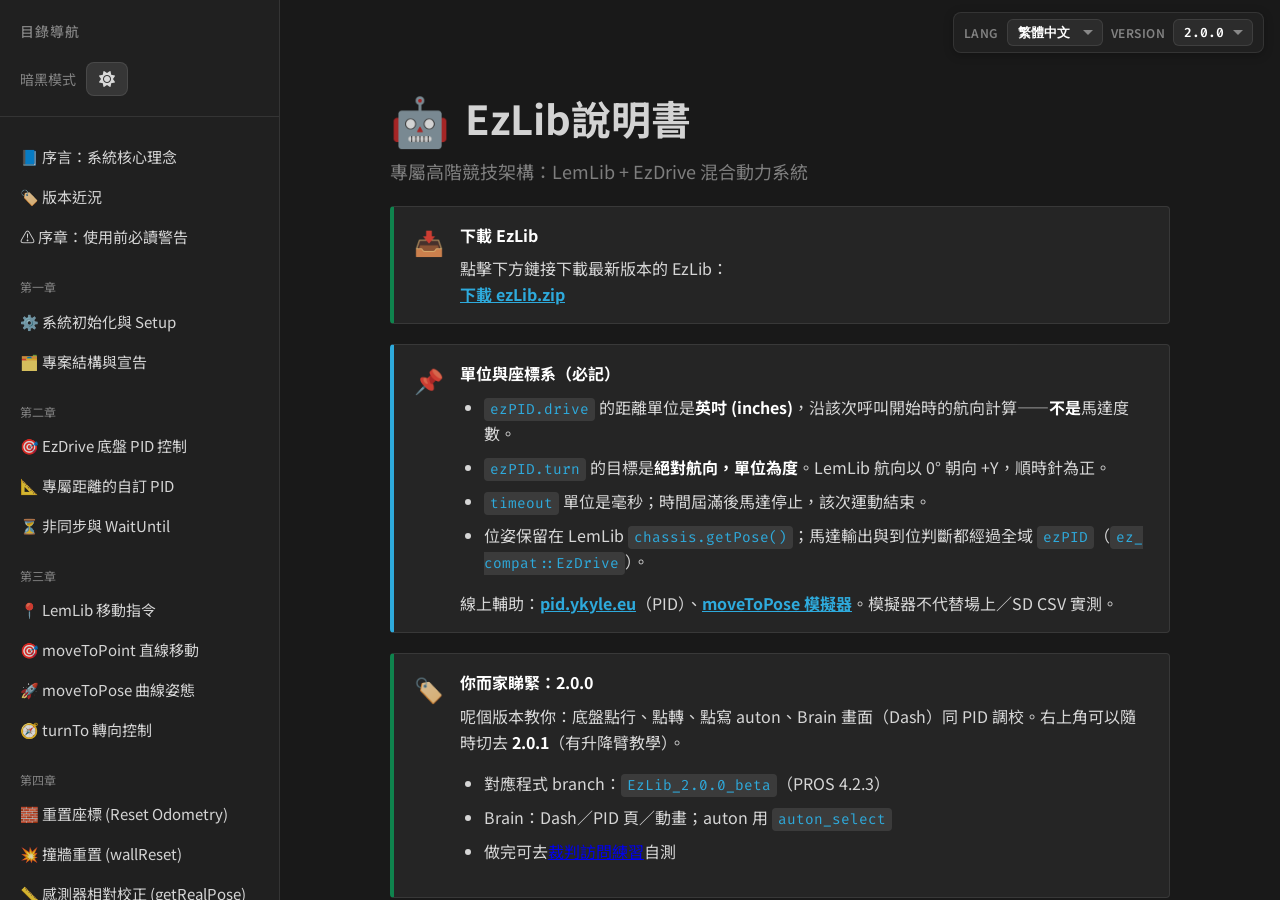
==== commit 4065832e: "Label the Chinese docs language option as 繁體中文. Co-authored-by: Cursor <cursoragent@cursor.com>" ====
--- a/index.html
+++ b/index.html
@@ -15,7 +15,7 @@
     <div class="version-bar" aria-label="Docs controls">
         <span class="version-bar-label">Lang</span>
         <select id="docs-lang" aria-label="Language">
-            <option value="zh" selected>中文</option>
+            <option value="zh" selected>繁體中文</option>
             <option value="en">English</option>
         </select>
         <span class="version-bar-label">Version</span>
--- a/style.css
+++ b/style.css
@@ -295,10 +295,17 @@
     border-collapse: collapse;
     margin: 20px 0;
     font-size: 15px;
-}
-.notion-table th, .notion-table td { border: 1px solid var(--border-color); padding: 12px; text-align: left; }
+    table-layout: fixed;
+}
+.notion-table th, .notion-table td {
+    border: 1px solid var(--border-color);
+    padding: 12px;
+    text-align: left;
+    word-break: break-word;
+    overflow-wrap: anywhere;
+}
 .notion-table th { background-color: var(--bg-hover); color: var(--text-bold); font-weight: 500; }
-.notion-table td:first-child { width: 30%; background-color: rgba(255,255,255,0.02); }
+.notion-table td:first-child { width: 32%; background-color: rgba(255,255,255,0.02); }
 
 /* --- Judge interview quiz --- */
 .judge-quiz {
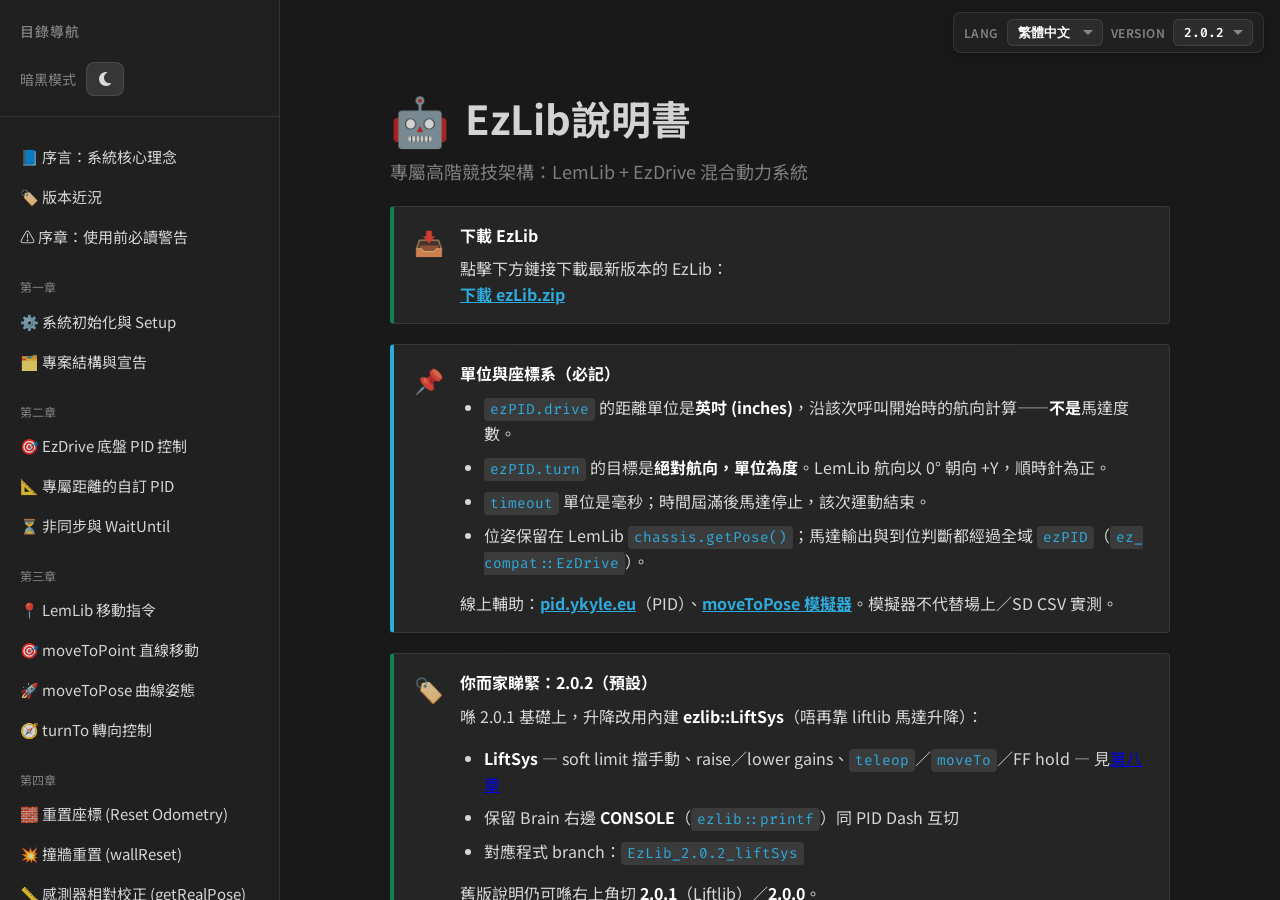
==== commit 761355b9: "Make 2.0.2 the default docs with ezlib::LiftSys chapter. Keep 2.0.0/2.0.1 panes (Liftlib on 2.0.1); " ====
--- a/index.html
+++ b/index.html
@@ -1,5 +1,5 @@
 <!DOCTYPE html>
-<html lang="zh-HK" data-lang="zh" data-docs-version="2.0.0">
+<html lang="zh-HK" data-lang="zh" data-docs-version="2.0.2">
 <head>
     <meta charset="UTF-8">
     <meta name="viewport" content="width=device-width, initial-scale=1.0">
@@ -20,8 +20,9 @@
         </select>
         <span class="version-bar-label">Version</span>
         <select id="docs-version" aria-label="Select EzLib docs version">
+            <option value="2.0.2" selected>2.0.2</option>
+            <option value="2.0.1">2.0.1</option>
             <option value="2.0.0">2.0.0</option>
-            <option value="2.0.1">2.0.1</option>
         </select>
     </div>
 
@@ -33,7 +34,7 @@
             </button>
             <div class="header-title">
                 <span class="page-icon" style="font-size: 20px;">🤖</span>
-                <span class="header-text">EzLib · 2.0.0</span>
+                <span class="header-text">EzLib · 2.0.2</span>
             </div>
         </div>
     </header>
@@ -101,19 +102,24 @@
             <a href="#ch7-debug" class="nav-link">🛠️ 遙測與手制快捷鍵</a>
             <a href="#ch7-dash" class="nav-link">🖥️ Brain Dash 主題</a>
             <a href="#ch7-tuner" class="nav-link">🎛️ PID 調校器</a>
-            <a href="#ch7-console" class="nav-link only-v201">📟 Brain 右邊 CONSOLE</a>
+            <a href="#ch7-console" class="nav-link since-v201">📟 Brain 右邊 CONSOLE</a>
             <a href="#ch7-sd" class="nav-link">💾 SD 卡 CSV</a>
             <a href="#ch7-monitor" class="nav-link">📱 Controller monitor</a>
             <a href="#ch7-lvgl" class="nav-link">🖼️ standalone LVGL</a>
         </div>
 
+        <div class="nav-group only-v202">
+            <div style="padding: 0 20px; font-size: 12px; color: var(--text-muted); margin-bottom: 5px;">第八章（2.0.2）</div>
+            <a href="#ch8-liftsys" class="nav-link">🦾 升降臂（LiftSys）入門</a>
+        </div>
+
         <div class="nav-group only-v201">
             <div style="padding: 0 20px; font-size: 12px; color: var(--text-muted); margin-bottom: 5px;">第八章（2.0.1）</div>
             <a href="#ch8-liftlib" class="nav-link">🦾 升降臂（Liftlib）入門</a>
         </div>
 
         <div class="nav-group">
-            <div style="padding: 0 20px; font-size: 12px; color: var(--text-muted); margin-bottom: 5px;"><span class="only-v200">第八章</span><span class="only-v201">第九章</span></div>
+            <div style="padding: 0 20px; font-size: 12px; color: var(--text-muted); margin-bottom: 5px;"><span class="only-v200">第八章</span><span class="only-v201">第九章</span><span class="only-v202">第九章</span></div>
             <a href="#ch8-quiz" class="nav-link">🎤 裁判訪問練習</a>
         </div>
     </nav>
@@ -156,7 +162,7 @@
                     <div class="callout-icon">🏷️</div>
                     <div class="callout-content">
                         <h4>你而家睇緊：2.0.0</h4>
-                        <p>呢個版本教你：底盤點行、點轉、點寫 auton、Brain 畫面（Dash）同 PID 調校。右上角可以隨時切去 <strong>2.0.1</strong>（有升降臂教學）。</p>
+                        <p>呢個版本教你：底盤點行、點轉、點寫 auton、Brain 畫面（Dash）同 PID 調校。右上角可切去 <strong>2.0.2</strong>（LiftSys，預設）或 <strong>2.0.1</strong>（Liftlib）。</p>
                         <ul>
                             <li>對應程式 branch：<code>EzLib_2.0.0_beta</code>（PROS 4.2.3）</li>
                             <li>Brain：Dash／PID 頁／動畫；auton 用 <code>auton_select</code></li>
@@ -178,6 +184,20 @@
                         <p>唔使一次讀晒。先跟例子抄，再慢慢改 port／度數。</p>
                     </div>
                 </div>
+                <div class="callout success only-v202">
+                    <div class="callout-icon">🏷️</div>
+                    <div class="callout-content">
+                        <h4>你而家睇緊：2.0.2（預設）</h4>
+                        <p>喺 2.0.1 基礎上，升降改用內建 <strong>ezlib::LiftSys</strong>（唔再靠 liftlib 馬達升降）：</p>
+                        <ul>
+                            <li><strong>LiftSys</strong> — soft limit 擋手動、raise／lower gains、<code>teleop</code>／<code>moveTo</code>／FF hold — 見<a href="#ch8-liftsys">第八章</a></li>
+                            <li>保留 Brain 右邊 <strong>CONSOLE</strong>（<code>ezlib::printf</code>）同 PID Dash 互切</li>
+                            <li>對應程式 branch：<code>EzLib_2.0.2_liftSys</code></li>
+                        </ul>
+                        <p>舊版說明仍可喺右上角切 <strong>2.0.1</strong>（Liftlib）／<strong>2.0.0</strong>。</p>
+                    </div>
+                </div>
+
                 </div>
                 
                 <!-- Preface: Warning Section -->
@@ -336,6 +356,18 @@
                 </div>
             </div>
             </div>
+
+            <div class="only-v202">
+            <p>2.0.2 升降喺 ezlib 入面；檔案位置可以咁記：</p>
+            <table class="notion-table">
+                <tr><th>你想改咩</th><th>去邊</th></tr>
+                <tr><td>auton／掣／氣壓</td><td><code>customs/</code></td></tr>
+                <tr><td>底盤 PID、開機</td><td><code>src/main.cpp</code></td></tr>
+                <tr><td>升降臂</td><td><code>main.cpp</code> 宣告 <code>ezlib::LiftSys armLift</code>；細節見<a href="#ch8-liftsys">第八章</a></td></tr>
+                <tr><td>Brain 印字（CONSOLE）</td><td><code>#include "ezlib/console.hpp"</code> 之後 <code>ezlib::printf</code></td></tr>
+            </table>
+            </div>
+
             <div class="callout info">
                 <div class="callout-icon">🖥️</div>
                 <div class="callout-content">
@@ -920,7 +952,7 @@
                 <tr><td><code>k_dash_theme</code></td><td><code>3</code></td><td>Light — 白底黑字文字 Dash</td></tr>
             </table>
 
-            <table class="notion-table only-v201">
+            <table class="notion-table since-v201">
                 <tr><th>參數</th><th>值</th><th>效果</th></tr>
                 <tr><td><code>k_loading_theme</code></td><td><code>1</code></td><td>none — 跳過開機動畫</td></tr>
                 <tr><td><code>k_loading_theme</code></td><td><code>2</code></td><td>Type R — 三錶 ignition</td></tr>
@@ -964,7 +996,7 @@
             <p>Brain <strong>PID</strong> 頁（compact UI）：換 field、± 調值、+12／−12、h±90、Print、Ctrl、Pose0、L10／R10（十圈）。亦可 <strong>X+A</strong> 用 controller 調。線上先建立直覺：<a href="https://pid.ykyle.eu" target="_blank" style="color: var(--accent-blue);">pid.ykyle.eu</a>。</p>
             <p><strong>建議流程（練習場）</strong>：拔場控 → 開機 → <strong>X+A</strong> 開 tuner → ←→ 揀 field；↑↓ 改數 → B／Y 測 ±12″ → 滿意就抄數字返 <code>initialize()</code> → <strong>X</strong> 退出。</p>
             </div>
-            <div class="only-v201">
+            <div class="since-v201">
             <p>想調底盤「推幾硬／煞幾急」：拔場控，手掣 <strong>X+A</strong>（或者 Brain Dash 上嘅 PID 掣）。</p>
             <p>Brain 畫面大概係：</p>
             <ul>
@@ -1000,7 +1032,7 @@
             </table>
             <p>十圈實作：每圈 4×(±90°) 絕對 turn（避開 wrap 無法一次轉 360°）。開始時會 <code>set_pose(0,0,0)</code>。調校開啟時肩鍵讓給 L1／R1／L2／R2；關閉後恢復。</p>
 
-            <div class="only-v201">
+            <div class="since-v201">
             <h3 id="ch7-console" style="margin-top: 30px;">📟 Brain 右邊 CONSOLE（印字俾自己睇）</h3>
             <p>入咗 PID 頁之後，右邊可以顯示你程式印出嚟嘅字——好似練習簿，方便睇「而家臂喺幾多度」。</p>
             <div class="code-block-wrapper">
@@ -1151,17 +1183,118 @@
                 </div>
             </section>
 
-            <div class="section-divider"></div>
+            
+            <div class="section-divider only-v202"></div>
+
+            <section id="ch8-liftsys" class="only-v202">
+                <h2>第八章：升降臂入門（ezlib::LiftSys）</h2>
+                <p>2.0.2 升降用內建 <code>ezlib::LiftSys</code>（取代 liftlib 馬達部分，<strong>無氣動</strong>）。單位：輸出端度數；<strong>抬起 = <code>getPosition()</code> 增加</strong>。</p>
+
+                <div class="callout info">
+                    <div class="callout-icon">📌</div>
+                    <div class="callout-content">
+                        <h4>反轉約定（同 liftlib 唔一樣）</h4>
+                        <ul>
+                            <li>Port 只寫 <code>1..21</code>，<strong>不要負 port</strong></li>
+                            <li>要反轉用 <code>reversed = true</code>；<code>gear_ratio</code> 必須 <code>&gt; 0</code></li>
+                        </ul>
+                    </div>
+                </div>
+
+                <h3>1. 單馬達 + soft limit</h3>
+                <div class="code-block-wrapper">
+                    <div class="code-header">📁 main.cpp：一粒馬達</div>
+                    <div class="code-block">
+<span class="c-pp">#include</span> <span class="c-st">"ezlib/lift_sys.hpp"</span>
+
+<span class="c-kw">constexpr</span> <span class="c-kw">float</span> k_arm_gear = <span class="c-st">12.f</span> / <span class="c-st">84.f</span>;
+
+ezlib::LiftSys armLift(
+    {{<span class="c-st">10</span>, <span class="c-kw">false</span>, k_arm_gear}},
+    ezlib::<span class="c-fn">gains</span>(<span class="c-st">5.4f</span>, <span class="c-st">0.f</span>, <span class="c-st">1.f</span>, <span class="c-st">2.f</span>, <span class="c-st">127.f</span>, <span class="c-st">20.f</span>, <span class="c-st">4.f</span>),
+    <span class="c-st">0.f</span>, <span class="c-st">90.f</span>);
+                    </div>
+                </div>
+
+                <h3>2. initialize() 開機開一次</h3>
+                <div class="code-block-wrapper">
+                    <div class="code-header">📁 initialize()</div>
+                    <div class="code-block">
+armLift.<span class="c-fn">begin</span>();
+armLift.<span class="c-fn">setCoastBelow</span>(<span class="c-st">10.f</span>);
+armLift.<span class="c-fn">addPosition</span>(<span class="c-st">"high"</span>, <span class="c-st">90</span>);
+armLift.<span class="c-fn">addPosition</span>(<span class="c-st">"mid"</span>, <span class="c-st">50</span>);
+<span class="c-co">// 可選外部 rotation：armLift.setPositionSource(arm_rot);</span>
+<span class="c-co">// 升／落唔同 PID：armLift.setGains(raiseG, lowerG);</span>
+                    </div>
+                </div>
+
+                <h3>3. opcontrol（main 只綁掣）</h3>
+                <div class="code-block-wrapper">
+                    <div class="code-header">📁 opcontrol</div>
+                    <div class="code-block">
+<span class="c-kw">if</span> (controller.<span class="c-fn">get_digital_new_press</span>(DIGITAL_Y))
+    armLift.<span class="c-fn">moveTo</span>(<span class="c-st">"high"</span>, <span class="c-kw">true</span>, <span class="c-st">600</span>);
+<span class="c-kw">if</span> (controller.<span class="c-fn">get_digital_new_press</span>(DIGITAL_A))
+    armLift.<span class="c-fn">moveTo</span>(<span class="c-st">"mid"</span>, <span class="c-kw">true</span>, <span class="c-st">600</span>);
+
+armLift.<span class="c-fn">teleop</span>(
+    controller.<span class="c-fn">get_digital</span>(DIGITAL_R1),
+    controller.<span class="c-fn">get_digital</span>(DIGITAL_R2),
+    <span class="c-st">100.f</span>, <span class="c-st">50.f</span>);
+<span class="c-co">// stick：teleopAnalog(RIGHT_Y, 死區, 上升比例, 下降比例, invert)</span>
+                    </div>
+                </div>
+
+                <h3>4. 雙馬達／Auton</h3>
+                <div class="code-block-wrapper">
+                    <div class="code-header">📁 兩粒馬達（對面 reversed）</div>
+                    <div class="code-block">
+ezlib::LiftSys armLift(
+    {
+        {<span class="c-st">10</span>, <span class="c-kw">false</span>, k_arm_gear},
+        {<span class="c-st">11</span>, <span class="c-kw">true</span>,  k_arm_gear},
+    },
+    ezlib::<span class="c-fn">gains</span>(<span class="c-st">5.4f</span>, <span class="c-st">0</span>, <span class="c-st">1</span>, <span class="c-st">2</span>, <span class="c-st">127</span>, <span class="c-st">20</span>, <span class="c-st">4</span>),
+    <span class="c-st">0.f</span>, <span class="c-st">90.f</span>);
+                    </div>
+                </div>
+                <div class="code-block-wrapper">
+                    <div class="code-header">📁 Auton</div>
+                    <div class="code-block">
+armLift.<span class="c-fn">moveTo</span>(<span class="c-st">"high"</span>, <span class="c-kw">true</span>, <span class="c-st">1000</span>);
+armLift.<span class="c-fn">waitUntilDone</span>();
+<span class="c-kw">if</span> (!armLift.<span class="c-fn">isSettled</span>()) { <span class="c-co">/* timeout */</span> }
+                    </div>
+                </div>
+
+                <div class="callout warning">
+                    <div class="callout-icon">⚠️</div>
+                    <div class="callout-content">
+                        <h4>行為重點</h4>
+                        <ul>
+                            <li><strong>Soft limit</strong>：手動／PID 都硬擋；反向永遠可拉離。</li>
+                            <li><strong>鬆手</strong>：teleop 唔殺進行中 <code>moveTo</code>；Idle 用 brake + FF hold（唔係每幀叫 hold）。</li>
+                            <li><strong>低位 coast</strong>：<code>setCoastBelow</code> 以下 COAST，防過熱。</li>
+                            <li><strong>slew</strong>：增益入面嗰個；細啲＝起步更軟。</li>
+                            <li><strong>raise／lower gains</strong>：ctor 或 <code>setGains(raise, lower)</code>；<code>error≥0</code> 用 raise。</li>
+                        </ul>
+                    </div>
+                </div>
+                <p>完整 API 見 repo <code>docs/LiftSys.md</code>。branch：<code>EzLib_2.0.2_liftSys</code>。</p>
+            </section>
+
+<div class="section-divider"></div>
 
             <!-- Judge interview quiz -->
             <section id="ch8-quiz">
-                <h2><span class="only-v200">第八章</span><span class="only-v201">第九章</span>：裁判訪問練習（Judge Interview）</h2>
-                <p>用本站已寫嘅 EzLib 概念自測——題目模仿裁判常問嘅 stack／流程。答完即時睇對錯；全部做完計分。</p>
+                <h2><span class="only-v200">第八章</span><span class="only-v201">第九章</span><span class="only-v202">第九章</span>：裁判訪問練習（Judge Interview）</h2>
+                <p>用本站已寫的 EzLib 概念自測——題目模仿裁判常問的 stack／流程。答完即時看對錯；全部做完計分。可選<strong>容易</strong>或<strong>困難</strong>。</p>
                 <div class="callout info">
                     <div class="callout-icon">🎯</div>
                     <div class="callout-content">
                         <h4>及格線：≥90%</h4>
-                        <p>共 <strong>20</strong> 題；答對率 <strong>≥90%</strong>（至少 <strong>18／20</strong>）→ 判定為<strong>熟用 EzLib</strong>。未達標就返去相關章節再讀，然後「再試一次」。</p>
+                        <p>每個難度各 <strong>20</strong> 題；答對率 <strong>≥90%</strong>（至少 <strong>18／20</strong>）→ 判定為<strong>熟用 EzLib</strong>。未達標就返回相關章節再讀，然後「再試一次」。</p>
                     </div>
                 </div>
 
@@ -1171,8 +1304,7 @@
                         <div class="judge-quiz-meter" aria-hidden="true"><span id="quiz-progress-fill"></span></div>
                     </div>
                     <div id="quiz-stage" class="judge-quiz-stage">
-                        <p class="judge-quiz-lead">共 20 題：單位、bind、Dash、練習掣、odom／reset、dash_config、場控、LVGL、auton_select 等。</p>
-                        <button type="button" id="quiz-start-btn" class="judge-quiz-btn primary">開始練習</button>
+                        <p class="judge-quiz-lead">請先選擇難度，再開始。</p>
                     </div>
                 </div>
             </section>
--- a/style.css
+++ b/style.css
@@ -349,6 +349,24 @@
     transition: width 0.25s ease;
 }
 
+.judge-quiz-diff {
+    display: flex;
+    align-items: center;
+    gap: 10px;
+    margin: 0 0 14px;
+    font-size: 14px;
+    color: var(--text-muted);
+}
+
+.judge-quiz-diff select {
+    font: inherit;
+    padding: 6px 10px;
+    border-radius: 8px;
+    border: 1px solid var(--border-color);
+    background: var(--bg-secondary, transparent);
+    color: var(--text-main);
+}
+
 .judge-quiz-lead {
     color: var(--text-muted);
     margin-bottom: 18px;
@@ -532,8 +550,13 @@
 }
 
 /* --- Same-page version panes --- */
-html[data-docs-version="2.0.0"] .only-v201 { display: none !important; }
-html[data-docs-version="2.0.1"] .only-v200 { display: none !important; }
+html[data-docs-version="2.0.0"] .only-v201,
+html[data-docs-version="2.0.0"] .only-v202,
+html[data-docs-version="2.0.0"] .since-v201 { display: none !important; }
+html[data-docs-version="2.0.1"] .only-v200,
+html[data-docs-version="2.0.1"] .only-v202 { display: none !important; }
+html[data-docs-version="2.0.2"] .only-v200,
+html[data-docs-version="2.0.2"] .only-v201 { display: none !important; }
 
 /* --- Docs version switcher (top-right) --- */
 .version-bar {
